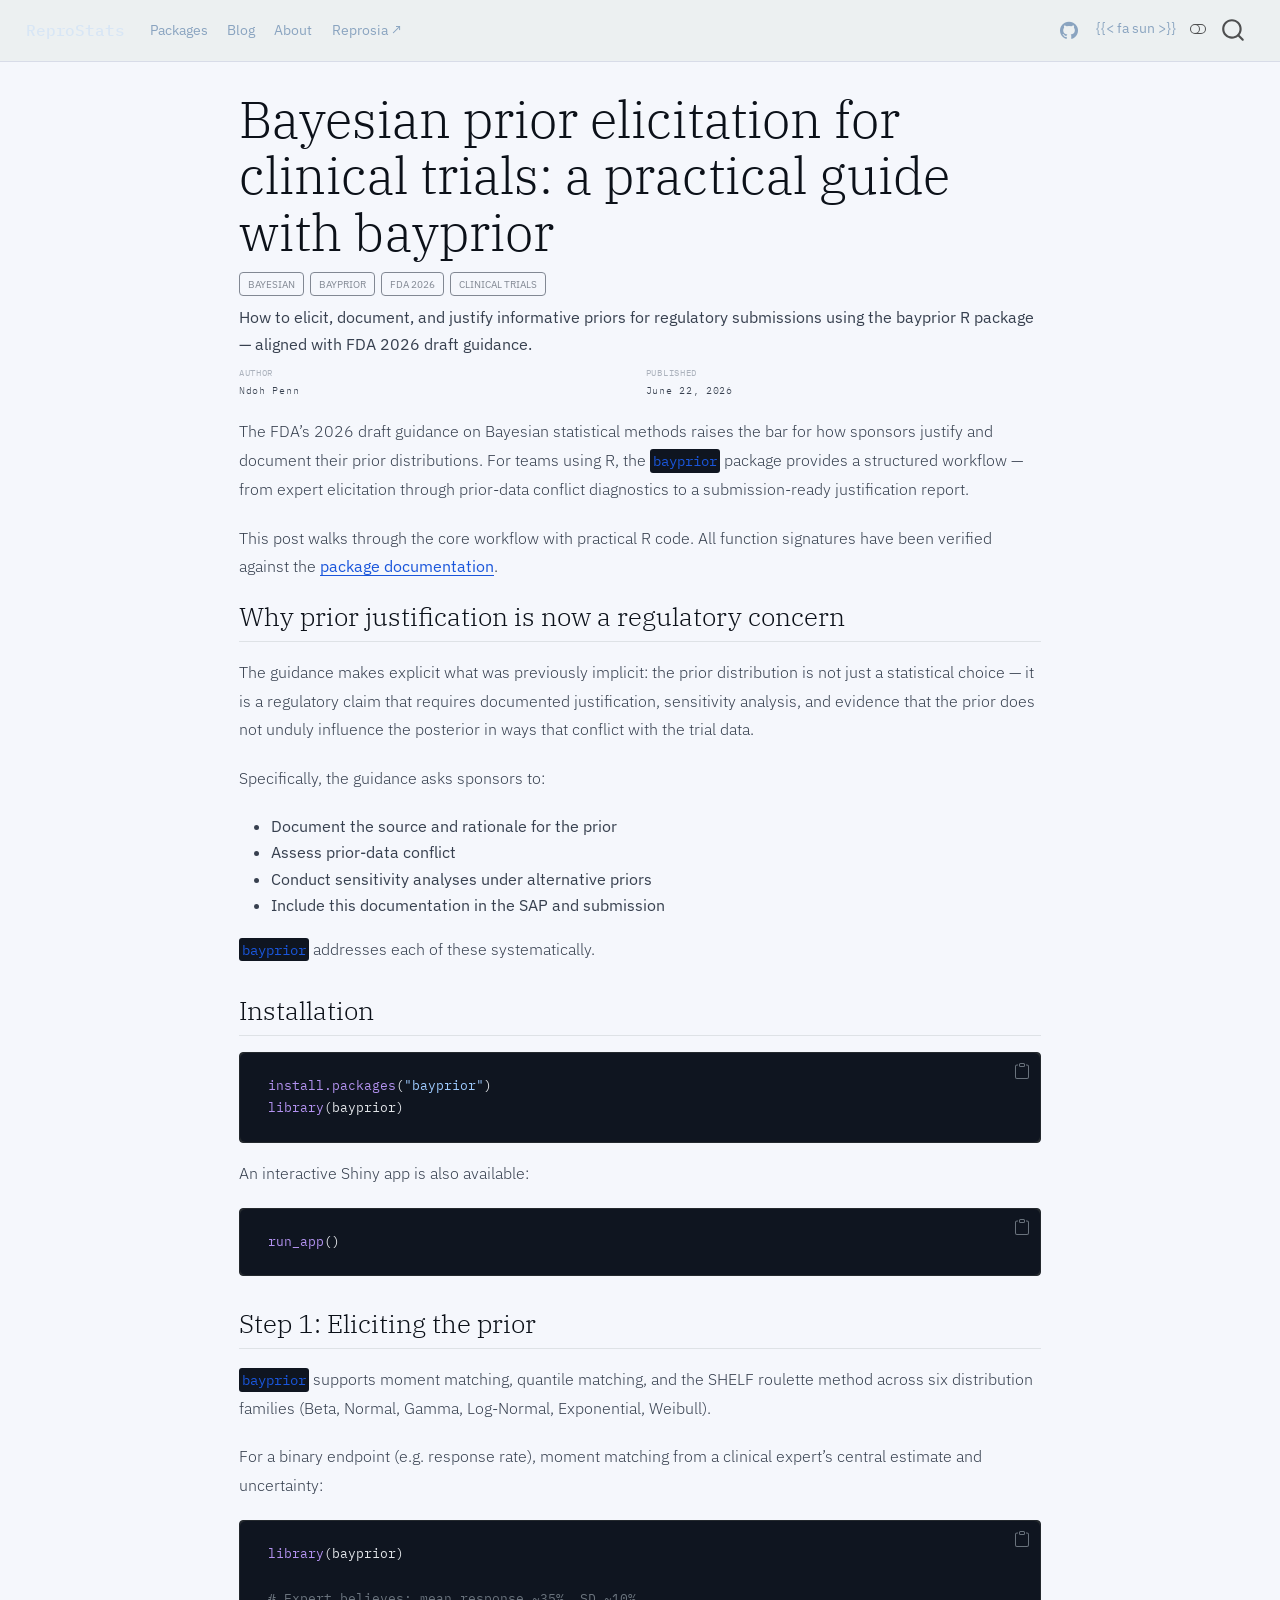
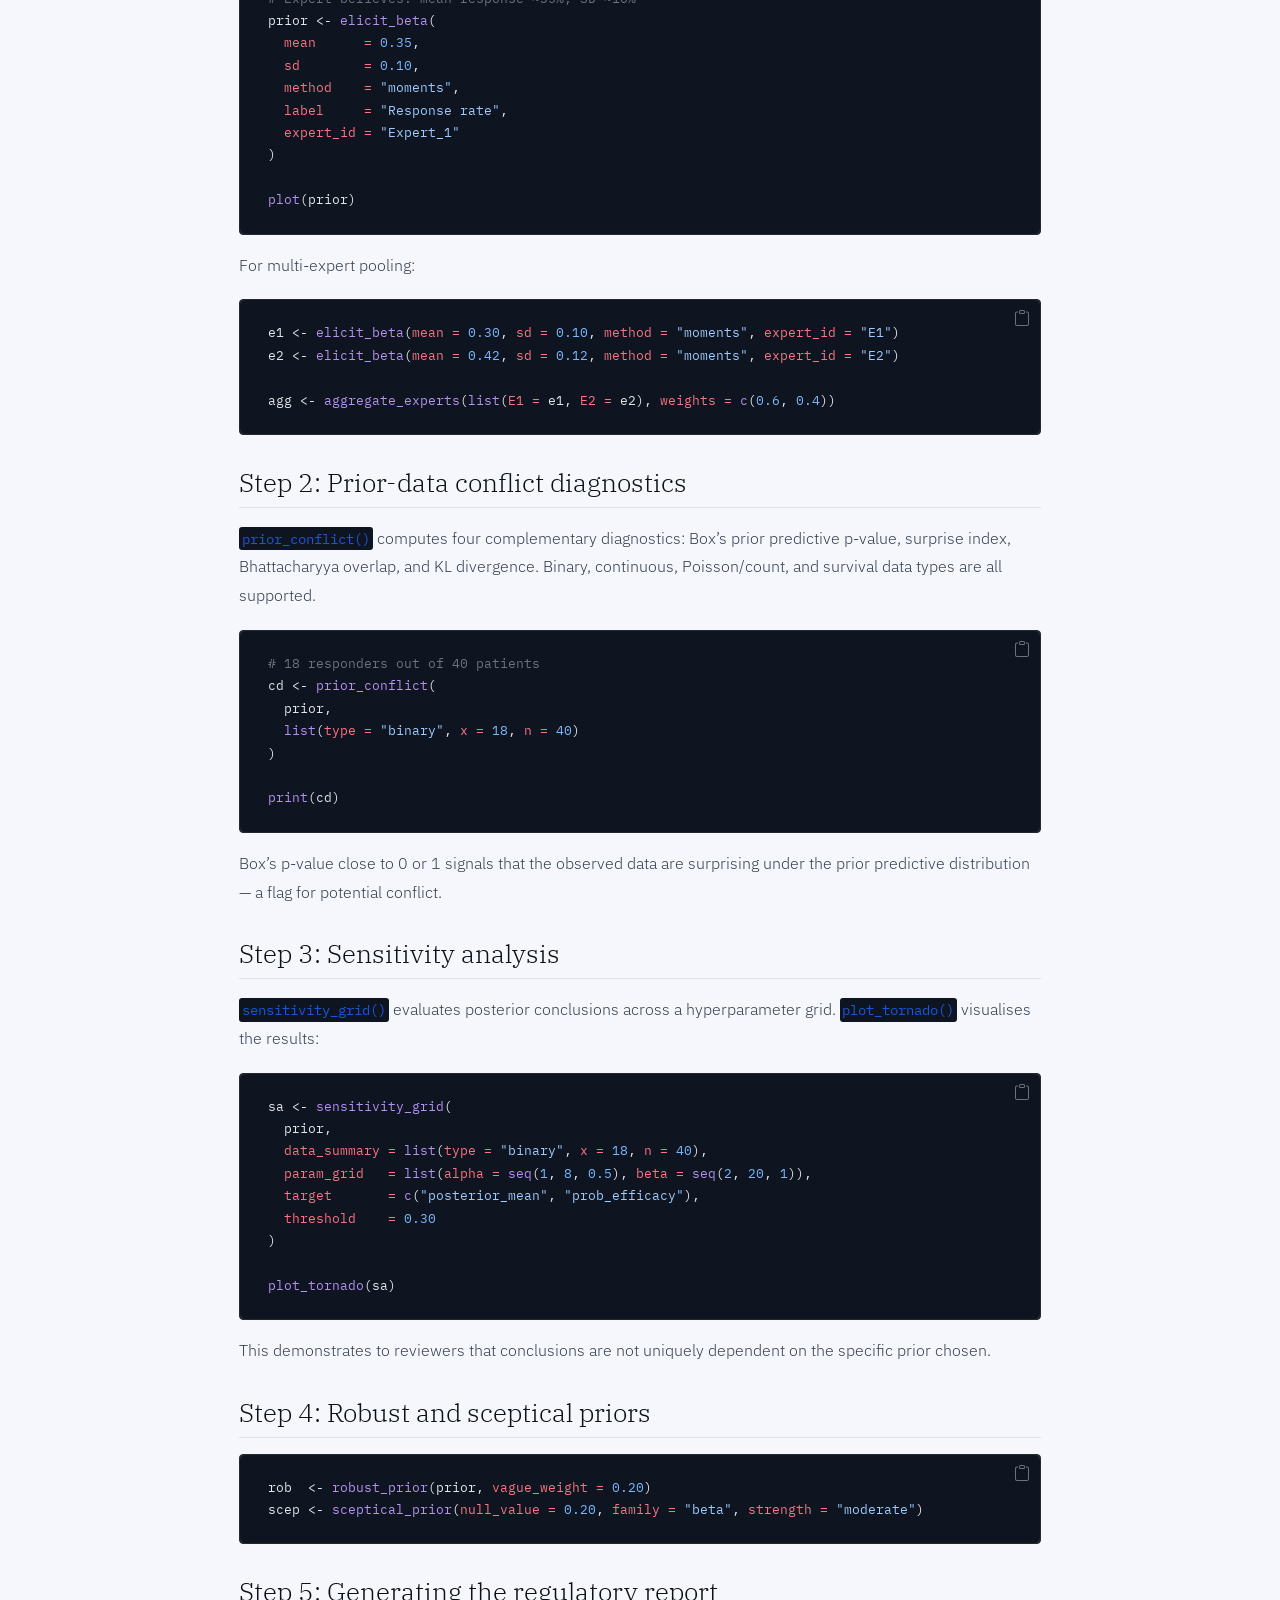
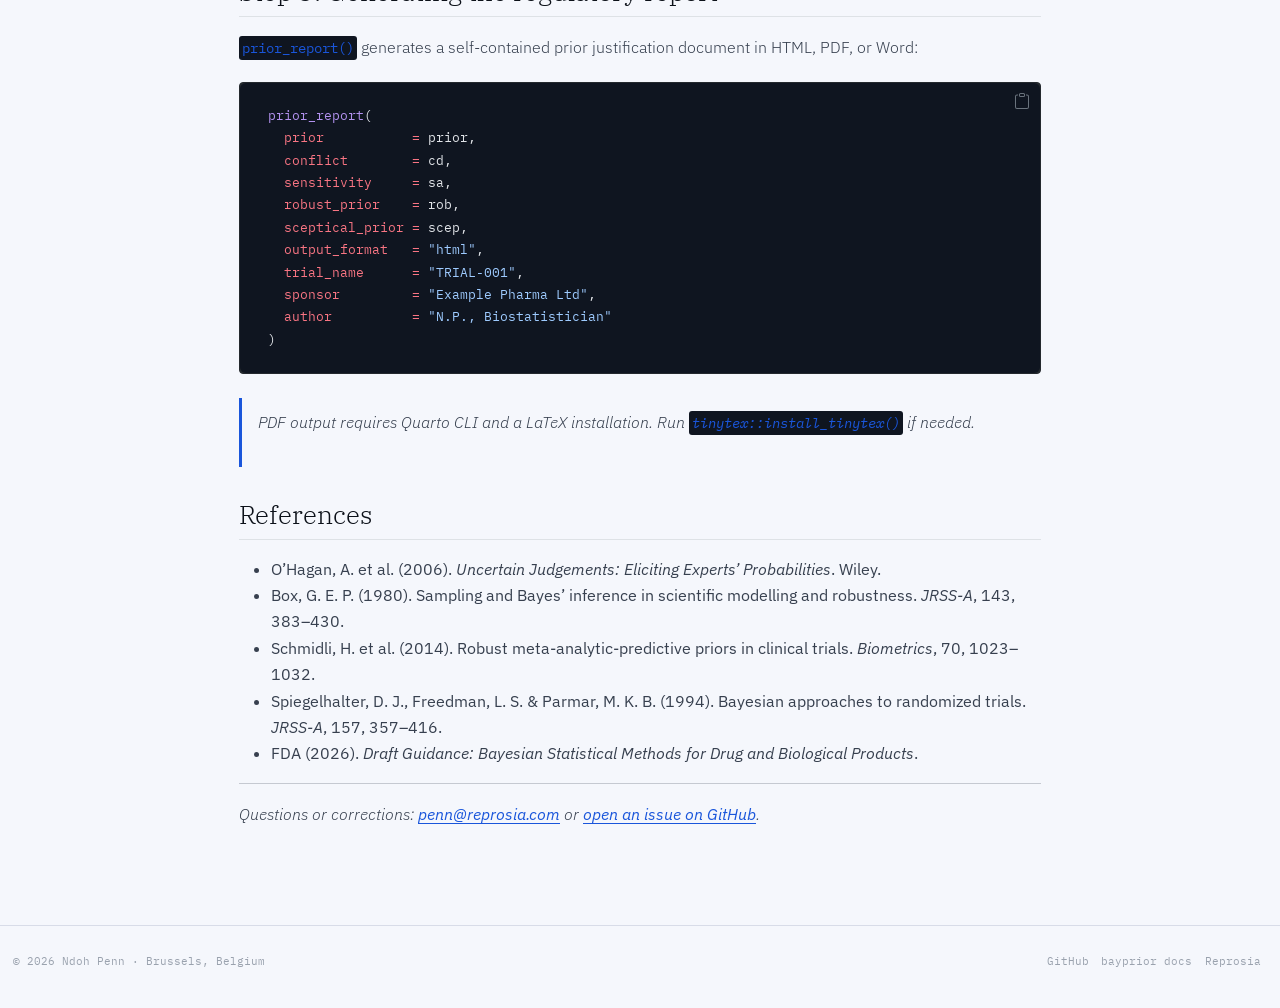
==== posts/bayesian-priors-clinical-trials/index.html @ c773166b "Built site for gh-pages" ====
<!DOCTYPE html>
<html xmlns="http://www.w3.org/1999/xhtml" lang="en" xml:lang="en"><head>

<meta charset="utf-8">
<meta name="generator" content="quarto-1.9.38">

<meta name="viewport" content="width=device-width, initial-scale=1.0, user-scalable=yes">

<meta name="author" content="Ndoh Penn">
<meta name="dcterms.date" content="2026-06-22">
<meta name="description" content="How to elicit, document, and justify informative priors for regulatory submissions using the bayprior R package — aligned with FDA 2026 draft guidance.">

<title>Bayesian prior elicitation for clinical trials: a practical guide with bayprior – ReproStats</title>
<style>
/* Default styles provided by pandoc.
** See https://pandoc.org/MANUAL.html#variables-for-html for config info.
*/
code{white-space: pre-wrap;}
span.smallcaps{font-variant: small-caps;}
div.columns{display: flex; gap: min(4vw, 1.5em);}
div.column{flex: auto; overflow-x: auto;}
div.hanging-indent{margin-left: 1.5em; text-indent: -1.5em;}
ul.task-list{list-style: none;}
ul.task-list li input[type="checkbox"] {
  width: 0.8em;
  margin: 0 0.8em 0.2em -1em; /* quarto-specific, see https://github.com/quarto-dev/quarto-cli/issues/4556 */ 
  vertical-align: middle;
}
/* CSS for syntax highlighting */
html { -webkit-text-size-adjust: 100%; }
pre > code.sourceCode { white-space: pre; position: relative; }
pre > code.sourceCode > span { display: inline-block; line-height: 1.25; }
pre > code.sourceCode > span:empty { height: 1.2em; }
.sourceCode { overflow: visible; }
code.sourceCode > span { color: inherit; text-decoration: inherit; }
div.sourceCode { margin: 1em 0; }
pre.sourceCode { margin: 0; }
@media screen {
div.sourceCode { overflow: auto; }
}
@media print {
pre > code.sourceCode { white-space: pre-wrap; }
pre > code.sourceCode > span { text-indent: -5em; padding-left: 5em; }
}
pre.numberSource code
  { counter-reset: source-line 0; }
pre.numberSource code > span
  { position: relative; left: -4em; counter-increment: source-line; }
pre.numberSource code > span > a:first-child::before
  { content: counter(source-line);
    position: relative; left: -1em; text-align: right; vertical-align: baseline;
    border: none; display: inline-block;
    -webkit-touch-callout: none; -webkit-user-select: none;
    -khtml-user-select: none; -moz-user-select: none;
    -ms-user-select: none; user-select: none;
    padding: 0 4px; width: 4em;
  }
pre.numberSource { margin-left: 3em;  padding-left: 4px; }
div.sourceCode
  {   }
@media screen {
pre > code.sourceCode > span > a:first-child::before { text-decoration: underline; }
}
</style>


<script src="../../site_libs/quarto-nav/quarto-nav.js"></script>
<script src="../../site_libs/quarto-nav/headroom.min.js"></script>
<script src="../../site_libs/clipboard/clipboard.min.js"></script>
<script src="../../site_libs/quarto-search/autocomplete.umd.js"></script>
<script src="../../site_libs/quarto-search/fuse.min.js"></script>
<script src="../../site_libs/quarto-search/quarto-search.js"></script>
<meta name="quarto:offset" content="../../">
<script src="../../site_libs/quarto-html/quarto.js" type="module"></script>
<script src="../../site_libs/quarto-html/tabsets/tabsets.js" type="module"></script>
<script src="../../site_libs/quarto-html/popper.min.js"></script>
<script src="../../site_libs/quarto-html/tippy.umd.min.js"></script>
<script src="../../site_libs/quarto-html/anchor.min.js"></script>
<link href="../../site_libs/quarto-html/tippy.css" rel="stylesheet">
<link href="../../site_libs/quarto-html/quarto-syntax-highlighting-9bf5733ec9baa952b1a9c0fea7f0547f.css" rel="stylesheet" class="quarto-color-scheme" id="quarto-text-highlighting-styles">
<link href="../../site_libs/quarto-html/quarto-syntax-highlighting-dark-9bf5733ec9baa952b1a9c0fea7f0547f.css" rel="stylesheet" class="quarto-color-scheme quarto-color-alternate" id="quarto-text-highlighting-styles">
<link href="../../site_libs/quarto-html/quarto-syntax-highlighting-9bf5733ec9baa952b1a9c0fea7f0547f.css" rel="stylesheet" class="quarto-color-scheme-extra" id="quarto-text-highlighting-styles">
<script src="../../site_libs/bootstrap/bootstrap.min.js"></script>
<link href="../../site_libs/bootstrap/bootstrap-icons.css" rel="stylesheet">
<link href="../../site_libs/bootstrap/bootstrap-3364bba931f883bbbcb4962edadca8db.min.css" rel="stylesheet" append-hash="true" class="quarto-color-scheme" id="quarto-bootstrap" data-mode="light">
<link href="../../site_libs/bootstrap/bootstrap-dark-4845b986b544565e2994f6742147496d.min.css" rel="stylesheet" append-hash="true" class="quarto-color-scheme quarto-color-alternate" id="quarto-bootstrap" data-mode="light">
<link href="../../site_libs/bootstrap/bootstrap-3364bba931f883bbbcb4962edadca8db.min.css" rel="stylesheet" append-hash="true" class="quarto-color-scheme-extra" id="quarto-bootstrap" data-mode="light">
<script id="quarto-search-options" type="application/json">{
  "location": "navbar",
  "copy-button": false,
  "collapse-after": 3,
  "panel-placement": "end",
  "type": "overlay",
  "limit": 50,
  "keyboard-shortcut": [
    "f",
    "/",
    "s"
  ],
  "show-item-context": false,
  "language": {
    "search-no-results-text": "No results",
    "search-matching-documents-text": "matching documents",
    "search-copy-link-title": "Copy link to search",
    "search-hide-matches-text": "Hide additional matches",
    "search-more-match-text": "more match in this document",
    "search-more-matches-text": "more matches in this document",
    "search-clear-button-title": "Clear",
    "search-text-placeholder": "",
    "search-detached-cancel-button-title": "Cancel",
    "search-submit-button-title": "Submit",
    "search-label": "Search"
  }
}</script>


<meta property="og:title" content="Bayesian prior elicitation for clinical trials: a practical guide with bayprior – ReproStats">
<meta property="og:description" content="How to elicit, document, and justify informative priors for regulatory submissions using the bayprior R package — aligned with FDA 2026 draft guidance.">
<meta property="og:image" content="https://reprostats.org/posts/bayesian-priors-clinical-trials/thumbnail.png">
<meta property="og:site_name" content="ReproStats">
</head>

<body class="nav-fixed fullcontent quarto-light"><script id="quarto-html-before-body" type="application/javascript">
    const toggleBodyColorMode = (bsSheetEl) => {
      const mode = bsSheetEl.getAttribute("data-mode");
      const bodyEl = window.document.querySelector("body");
      if (mode === "dark") {
        bodyEl.classList.add("quarto-dark");
        bodyEl.classList.remove("quarto-light");
      } else {
        bodyEl.classList.add("quarto-light");
        bodyEl.classList.remove("quarto-dark");
      }
    }
    const toggleBodyColorPrimary = () => {
      const bsSheetEl = window.document.querySelector("link#quarto-bootstrap:not([rel=disabled-stylesheet])");
      if (bsSheetEl) {
        toggleBodyColorMode(bsSheetEl);
      }
    }
    const setColorSchemeToggle = (alternate) => {
      const toggles = window.document.querySelectorAll('.quarto-color-scheme-toggle');
      for (let i=0; i < toggles.length; i++) {
        const toggle = toggles[i];
        if (toggle) {
          if (alternate) {
            toggle.classList.add("alternate");
          } else {
            toggle.classList.remove("alternate");
          }
        }
      }
    };
    const toggleColorMode = (alternate) => {
      // Switch the stylesheets
      const primaryStylesheets = window.document.querySelectorAll('link.quarto-color-scheme:not(.quarto-color-alternate)');
      const alternateStylesheets = window.document.querySelectorAll('link.quarto-color-scheme.quarto-color-alternate');
      manageTransitions('#quarto-margin-sidebar .nav-link', false);
      if (alternate) {
        // note: dark is layered on light, we don't disable primary!
        enableStylesheet(alternateStylesheets);
        for (const sheetNode of alternateStylesheets) {
          if (sheetNode.id === "quarto-bootstrap") {
            toggleBodyColorMode(sheetNode);
          }
        }
      } else {
        disableStylesheet(alternateStylesheets);
        enableStylesheet(primaryStylesheets)
        toggleBodyColorPrimary();
      }
      manageTransitions('#quarto-margin-sidebar .nav-link', true);
      // Switch the toggles
      setColorSchemeToggle(alternate)
      // Hack to workaround the fact that safari doesn't
      // properly recolor the scrollbar when toggling (#1455)
      if (navigator.userAgent.indexOf('Safari') > 0 && navigator.userAgent.indexOf('Chrome') == -1) {
        manageTransitions("body", false);
        window.scrollTo(0, 1);
        setTimeout(() => {
          window.scrollTo(0, 0);
          manageTransitions("body", true);
        }, 40);
      }
    }
    const disableStylesheet = (stylesheets) => {
      for (let i=0; i < stylesheets.length; i++) {
        const stylesheet = stylesheets[i];
        stylesheet.rel = 'disabled-stylesheet';
      }
    }
    const enableStylesheet = (stylesheets) => {
      for (let i=0; i < stylesheets.length; i++) {
        const stylesheet = stylesheets[i];
        if(stylesheet.rel !== 'stylesheet') { // for Chrome, which will still FOUC without this check
          stylesheet.rel = 'stylesheet';
        }
      }
    }
    const manageTransitions = (selector, allowTransitions) => {
      const els = window.document.querySelectorAll(selector);
      for (let i=0; i < els.length; i++) {
        const el = els[i];
        if (allowTransitions) {
          el.classList.remove('notransition');
        } else {
          el.classList.add('notransition');
        }
      }
    }
    const isFileUrl = () => {
      return window.location.protocol === 'file:';
    }
    const hasAlternateSentinel = () => {
      let styleSentinel = getColorSchemeSentinel();
      if (styleSentinel !== null) {
        return styleSentinel === "alternate";
      } else {
        return false;
      }
    }
    const setStyleSentinel = (alternate) => {
      const value = alternate ? "alternate" : "default";
      if (!isFileUrl()) {
        window.localStorage.setItem("quarto-color-scheme", value);
      } else {
        localAlternateSentinel = value;
      }
    }
    const getColorSchemeSentinel = () => {
      if (!isFileUrl()) {
        const storageValue = window.localStorage.getItem("quarto-color-scheme");
        return storageValue != null ? storageValue : localAlternateSentinel;
      } else {
        return localAlternateSentinel;
      }
    }
    const toggleGiscusIfUsed = (isAlternate, darkModeDefault) => {
      const baseTheme = document.querySelector('#giscus-base-theme')?.value ?? 'light';
      const alternateTheme = document.querySelector('#giscus-alt-theme')?.value ?? 'dark';
      let newTheme = '';
      if(authorPrefersDark) {
        newTheme = isAlternate ? baseTheme : alternateTheme;
      } else {
        newTheme = isAlternate ? alternateTheme : baseTheme;
      }
      const changeGiscusTheme = () => {
        // From: https://github.com/giscus/giscus/issues/336
        const sendMessage = (message) => {
          const iframe = document.querySelector('iframe.giscus-frame');
          if (!iframe) return;
          iframe.contentWindow.postMessage({ giscus: message }, 'https://giscus.app');
        }
        sendMessage({
          setConfig: {
            theme: newTheme
          }
        });
      }
      const isGiscussLoaded = window.document.querySelector('iframe.giscus-frame') !== null;
      if (isGiscussLoaded) {
        changeGiscusTheme();
      }
    };
    const authorPrefersDark = false;
    const darkModeDefault = authorPrefersDark;
      document.querySelector('link#quarto-text-highlighting-styles.quarto-color-scheme-extra').rel = 'disabled-stylesheet';
      document.querySelector('link#quarto-bootstrap.quarto-color-scheme-extra').rel = 'disabled-stylesheet';
    let localAlternateSentinel = darkModeDefault ? 'alternate' : 'default';
    // Dark / light mode switch
    window.quartoToggleColorScheme = () => {
      // Read the current dark / light value
      let toAlternate = !hasAlternateSentinel();
      toggleColorMode(toAlternate);
      setStyleSentinel(toAlternate);
      toggleGiscusIfUsed(toAlternate, darkModeDefault);
      window.dispatchEvent(new Event('resize'));
    };
    // Switch to dark mode if need be
    if (hasAlternateSentinel()) {
      toggleColorMode(true);
    } else {
      toggleColorMode(false);
    }
  </script>

<div id="quarto-search-results"></div>
  <header id="quarto-header" class="headroom fixed-top">
    <nav class="navbar navbar-expand-lg " data-bs-theme="dark">
      <div class="navbar-container container-fluid">
      <div class="navbar-brand-container mx-auto">
    <a class="navbar-brand" href="../../index.html">
    <span class="navbar-title">ReproStats</span>
    </a>
  </div>
            <div id="quarto-search" class="" title="Search"></div>
          <button class="navbar-toggler" type="button" data-bs-toggle="collapse" data-bs-target="#navbarCollapse" aria-controls="navbarCollapse" role="menu" aria-expanded="false" aria-label="Toggle navigation" onclick="if (window.quartoToggleHeadroom) { window.quartoToggleHeadroom(); }">
  <span class="navbar-toggler-icon"></span>
</button>
          <div class="collapse navbar-collapse" id="navbarCollapse">
            <ul class="navbar-nav navbar-nav-scroll me-auto">
  <li class="nav-item">
    <a class="nav-link" href="../../index.html"> 
<span class="menu-text">Packages</span></a>
  </li>  
  <li class="nav-item">
    <a class="nav-link" href="../../blog.html"> 
<span class="menu-text">Blog</span></a>
  </li>  
  <li class="nav-item">
    <a class="nav-link" href="../../index.html#about"> 
<span class="menu-text">About</span></a>
  </li>  
  <li class="nav-item">
    <a class="nav-link" href="https://reprosia.com" target="_blank"> 
<span class="menu-text">Reprosia ↗</span></a>
  </li>  
</ul>
            <ul class="navbar-nav navbar-nav-scroll ms-auto">
  <li class="nav-item compact">
    <a class="nav-link" href="https://github.com/repro-stats" target="_blank"> <i class="bi bi-github" role="img">
</i> 
<span class="menu-text"></span></a>
  </li>  
  <li class="nav-item">
    <span class="nav-link">
<span class="menu-text">{{&lt; fa sun &gt;}}</span>
    </span>
  </li>  
</ul>
          </div> <!-- /navcollapse -->
            <div class="quarto-navbar-tools">
  <a href="" class="quarto-color-scheme-toggle quarto-navigation-tool  px-1" onclick="window.quartoToggleColorScheme(); return false;" title="Toggle dark mode"><i class="bi"></i></a>
</div>
      </div> <!-- /container-fluid -->
    </nav>
</header>
<!-- content -->
<div id="quarto-content" class="quarto-container page-columns page-rows-contents page-layout-article page-navbar">
<!-- sidebar -->
<!-- margin-sidebar -->
    
<!-- main -->
<main class="content" id="quarto-document-content">


<header id="title-block-header" class="quarto-title-block default">
<div class="quarto-title">
<h1 class="title">Bayesian prior elicitation for clinical trials: a practical guide with bayprior</h1>
  <div class="quarto-categories">
    <div class="quarto-category">Bayesian</div>
    <div class="quarto-category">bayprior</div>
    <div class="quarto-category">FDA 2026</div>
    <div class="quarto-category">Clinical trials</div>
  </div>
  </div>

<div>
  <div class="description">
    How to elicit, document, and justify informative priors for regulatory submissions using the bayprior R package — aligned with FDA 2026 draft guidance.
  </div>
</div>


<div class="quarto-title-meta">

    <div>
    <div class="quarto-title-meta-heading">Author</div>
    <div class="quarto-title-meta-contents">
             <p>Ndoh Penn </p>
          </div>
  </div>
    
    <div>
    <div class="quarto-title-meta-heading">Published</div>
    <div class="quarto-title-meta-contents">
      <p class="date">June 22, 2026</p>
    </div>
  </div>
  
    
  </div>
  


</header>


<p>The FDA’s 2026 draft guidance on Bayesian statistical methods raises the bar for how sponsors justify and document their prior distributions. For teams using R, the <code>bayprior</code> package provides a structured workflow — from expert elicitation through prior-data conflict diagnostics to a submission-ready justification report.</p>
<p>This post walks through the core workflow with practical R code. All function signatures have been verified against the <a href="https://ndohpenngit.github.io/bayprior/">package documentation</a>.</p>
<section id="why-prior-justification-is-now-a-regulatory-concern" class="level2">
<h2 class="anchored" data-anchor-id="why-prior-justification-is-now-a-regulatory-concern">Why prior justification is now a regulatory concern</h2>
<p>The guidance makes explicit what was previously implicit: the prior distribution is not just a statistical choice — it is a regulatory claim that requires documented justification, sensitivity analysis, and evidence that the prior does not unduly influence the posterior in ways that conflict with the trial data.</p>
<p>Specifically, the guidance asks sponsors to:</p>
<ul>
<li>Document the source and rationale for the prior</li>
<li>Assess prior-data conflict</li>
<li>Conduct sensitivity analyses under alternative priors</li>
<li>Include this documentation in the SAP and submission</li>
</ul>
<p><code>bayprior</code> addresses each of these systematically.</p>
</section>
<section id="installation" class="level2">
<h2 class="anchored" data-anchor-id="installation">Installation</h2>
<div class="cell">
<div class="code-copy-outer-scaffold"><div class="sourceCode cell-code" id="cb1"><pre class="sourceCode r code-with-copy"><code class="sourceCode r"><span id="cb1-1"><a href="#cb1-1" aria-hidden="true" tabindex="-1"></a><span class="fu">install.packages</span>(<span class="st">"bayprior"</span>)</span>
<span id="cb1-2"><a href="#cb1-2" aria-hidden="true" tabindex="-1"></a><span class="fu">library</span>(bayprior)</span></code></pre></div><button title="Copy to Clipboard" class="code-copy-button"><i class="bi"></i></button></div>
</div>
<p>An interactive Shiny app is also available:</p>
<div class="cell">
<div class="code-copy-outer-scaffold"><div class="sourceCode cell-code" id="cb2"><pre class="sourceCode r code-with-copy"><code class="sourceCode r"><span id="cb2-1"><a href="#cb2-1" aria-hidden="true" tabindex="-1"></a><span class="fu">run_app</span>()</span></code></pre></div><button title="Copy to Clipboard" class="code-copy-button"><i class="bi"></i></button></div>
</div>
</section>
<section id="step-1-eliciting-the-prior" class="level2">
<h2 class="anchored" data-anchor-id="step-1-eliciting-the-prior">Step 1: Eliciting the prior</h2>
<p><code>bayprior</code> supports moment matching, quantile matching, and the SHELF roulette method across six distribution families (Beta, Normal, Gamma, Log-Normal, Exponential, Weibull).</p>
<p>For a binary endpoint (e.g.&nbsp;response rate), moment matching from a clinical expert’s central estimate and uncertainty:</p>
<div class="cell">
<div class="code-copy-outer-scaffold"><div class="sourceCode cell-code" id="cb3"><pre class="sourceCode r code-with-copy"><code class="sourceCode r"><span id="cb3-1"><a href="#cb3-1" aria-hidden="true" tabindex="-1"></a><span class="fu">library</span>(bayprior)</span>
<span id="cb3-2"><a href="#cb3-2" aria-hidden="true" tabindex="-1"></a></span>
<span id="cb3-3"><a href="#cb3-3" aria-hidden="true" tabindex="-1"></a><span class="co"># Expert believes: mean response ~35%, SD ~10%</span></span>
<span id="cb3-4"><a href="#cb3-4" aria-hidden="true" tabindex="-1"></a>prior <span class="ot">&lt;-</span> <span class="fu">elicit_beta</span>(</span>
<span id="cb3-5"><a href="#cb3-5" aria-hidden="true" tabindex="-1"></a>  <span class="at">mean      =</span> <span class="fl">0.35</span>,</span>
<span id="cb3-6"><a href="#cb3-6" aria-hidden="true" tabindex="-1"></a>  <span class="at">sd        =</span> <span class="fl">0.10</span>,</span>
<span id="cb3-7"><a href="#cb3-7" aria-hidden="true" tabindex="-1"></a>  <span class="at">method    =</span> <span class="st">"moments"</span>,</span>
<span id="cb3-8"><a href="#cb3-8" aria-hidden="true" tabindex="-1"></a>  <span class="at">label     =</span> <span class="st">"Response rate"</span>,</span>
<span id="cb3-9"><a href="#cb3-9" aria-hidden="true" tabindex="-1"></a>  <span class="at">expert_id =</span> <span class="st">"Expert_1"</span></span>
<span id="cb3-10"><a href="#cb3-10" aria-hidden="true" tabindex="-1"></a>)</span>
<span id="cb3-11"><a href="#cb3-11" aria-hidden="true" tabindex="-1"></a></span>
<span id="cb3-12"><a href="#cb3-12" aria-hidden="true" tabindex="-1"></a><span class="fu">plot</span>(prior)</span></code></pre></div><button title="Copy to Clipboard" class="code-copy-button"><i class="bi"></i></button></div>
</div>
<p>For multi-expert pooling:</p>
<div class="cell">
<div class="code-copy-outer-scaffold"><div class="sourceCode cell-code" id="cb4"><pre class="sourceCode r code-with-copy"><code class="sourceCode r"><span id="cb4-1"><a href="#cb4-1" aria-hidden="true" tabindex="-1"></a>e1 <span class="ot">&lt;-</span> <span class="fu">elicit_beta</span>(<span class="at">mean =</span> <span class="fl">0.30</span>, <span class="at">sd =</span> <span class="fl">0.10</span>, <span class="at">method =</span> <span class="st">"moments"</span>, <span class="at">expert_id =</span> <span class="st">"E1"</span>)</span>
<span id="cb4-2"><a href="#cb4-2" aria-hidden="true" tabindex="-1"></a>e2 <span class="ot">&lt;-</span> <span class="fu">elicit_beta</span>(<span class="at">mean =</span> <span class="fl">0.42</span>, <span class="at">sd =</span> <span class="fl">0.12</span>, <span class="at">method =</span> <span class="st">"moments"</span>, <span class="at">expert_id =</span> <span class="st">"E2"</span>)</span>
<span id="cb4-3"><a href="#cb4-3" aria-hidden="true" tabindex="-1"></a></span>
<span id="cb4-4"><a href="#cb4-4" aria-hidden="true" tabindex="-1"></a>agg <span class="ot">&lt;-</span> <span class="fu">aggregate_experts</span>(<span class="fu">list</span>(<span class="at">E1 =</span> e1, <span class="at">E2 =</span> e2), <span class="at">weights =</span> <span class="fu">c</span>(<span class="fl">0.6</span>, <span class="fl">0.4</span>))</span></code></pre></div><button title="Copy to Clipboard" class="code-copy-button"><i class="bi"></i></button></div>
</div>
</section>
<section id="step-2-prior-data-conflict-diagnostics" class="level2">
<h2 class="anchored" data-anchor-id="step-2-prior-data-conflict-diagnostics">Step 2: Prior-data conflict diagnostics</h2>
<p><code>prior_conflict()</code> computes four complementary diagnostics: Box’s prior predictive p-value, surprise index, Bhattacharyya overlap, and KL divergence. Binary, continuous, Poisson/count, and survival data types are all supported.</p>
<div class="cell">
<div class="code-copy-outer-scaffold"><div class="sourceCode cell-code" id="cb5"><pre class="sourceCode r code-with-copy"><code class="sourceCode r"><span id="cb5-1"><a href="#cb5-1" aria-hidden="true" tabindex="-1"></a><span class="co"># 18 responders out of 40 patients</span></span>
<span id="cb5-2"><a href="#cb5-2" aria-hidden="true" tabindex="-1"></a>cd <span class="ot">&lt;-</span> <span class="fu">prior_conflict</span>(</span>
<span id="cb5-3"><a href="#cb5-3" aria-hidden="true" tabindex="-1"></a>  prior,</span>
<span id="cb5-4"><a href="#cb5-4" aria-hidden="true" tabindex="-1"></a>  <span class="fu">list</span>(<span class="at">type =</span> <span class="st">"binary"</span>, <span class="at">x =</span> <span class="dv">18</span>, <span class="at">n =</span> <span class="dv">40</span>)</span>
<span id="cb5-5"><a href="#cb5-5" aria-hidden="true" tabindex="-1"></a>)</span>
<span id="cb5-6"><a href="#cb5-6" aria-hidden="true" tabindex="-1"></a></span>
<span id="cb5-7"><a href="#cb5-7" aria-hidden="true" tabindex="-1"></a><span class="fu">print</span>(cd)</span></code></pre></div><button title="Copy to Clipboard" class="code-copy-button"><i class="bi"></i></button></div>
</div>
<p>Box’s p-value close to 0 or 1 signals that the observed data are surprising under the prior predictive distribution — a flag for potential conflict.</p>
</section>
<section id="step-3-sensitivity-analysis" class="level2">
<h2 class="anchored" data-anchor-id="step-3-sensitivity-analysis">Step 3: Sensitivity analysis</h2>
<p><code>sensitivity_grid()</code> evaluates posterior conclusions across a hyperparameter grid. <code>plot_tornado()</code> visualises the results:</p>
<div class="cell">
<div class="code-copy-outer-scaffold"><div class="sourceCode cell-code" id="cb6"><pre class="sourceCode r code-with-copy"><code class="sourceCode r"><span id="cb6-1"><a href="#cb6-1" aria-hidden="true" tabindex="-1"></a>sa <span class="ot">&lt;-</span> <span class="fu">sensitivity_grid</span>(</span>
<span id="cb6-2"><a href="#cb6-2" aria-hidden="true" tabindex="-1"></a>  prior,</span>
<span id="cb6-3"><a href="#cb6-3" aria-hidden="true" tabindex="-1"></a>  <span class="at">data_summary =</span> <span class="fu">list</span>(<span class="at">type =</span> <span class="st">"binary"</span>, <span class="at">x =</span> <span class="dv">18</span>, <span class="at">n =</span> <span class="dv">40</span>),</span>
<span id="cb6-4"><a href="#cb6-4" aria-hidden="true" tabindex="-1"></a>  <span class="at">param_grid   =</span> <span class="fu">list</span>(<span class="at">alpha =</span> <span class="fu">seq</span>(<span class="dv">1</span>, <span class="dv">8</span>, <span class="fl">0.5</span>), <span class="at">beta =</span> <span class="fu">seq</span>(<span class="dv">2</span>, <span class="dv">20</span>, <span class="dv">1</span>)),</span>
<span id="cb6-5"><a href="#cb6-5" aria-hidden="true" tabindex="-1"></a>  <span class="at">target       =</span> <span class="fu">c</span>(<span class="st">"posterior_mean"</span>, <span class="st">"prob_efficacy"</span>),</span>
<span id="cb6-6"><a href="#cb6-6" aria-hidden="true" tabindex="-1"></a>  <span class="at">threshold    =</span> <span class="fl">0.30</span></span>
<span id="cb6-7"><a href="#cb6-7" aria-hidden="true" tabindex="-1"></a>)</span>
<span id="cb6-8"><a href="#cb6-8" aria-hidden="true" tabindex="-1"></a></span>
<span id="cb6-9"><a href="#cb6-9" aria-hidden="true" tabindex="-1"></a><span class="fu">plot_tornado</span>(sa)</span></code></pre></div><button title="Copy to Clipboard" class="code-copy-button"><i class="bi"></i></button></div>
</div>
<p>This demonstrates to reviewers that conclusions are not uniquely dependent on the specific prior chosen.</p>
</section>
<section id="step-4-robust-and-sceptical-priors" class="level2">
<h2 class="anchored" data-anchor-id="step-4-robust-and-sceptical-priors">Step 4: Robust and sceptical priors</h2>
<div class="cell">
<div class="code-copy-outer-scaffold"><div class="sourceCode cell-code" id="cb7"><pre class="sourceCode r code-with-copy"><code class="sourceCode r"><span id="cb7-1"><a href="#cb7-1" aria-hidden="true" tabindex="-1"></a>rob  <span class="ot">&lt;-</span> <span class="fu">robust_prior</span>(prior, <span class="at">vague_weight =</span> <span class="fl">0.20</span>)</span>
<span id="cb7-2"><a href="#cb7-2" aria-hidden="true" tabindex="-1"></a>scep <span class="ot">&lt;-</span> <span class="fu">sceptical_prior</span>(<span class="at">null_value =</span> <span class="fl">0.20</span>, <span class="at">family =</span> <span class="st">"beta"</span>, <span class="at">strength =</span> <span class="st">"moderate"</span>)</span></code></pre></div><button title="Copy to Clipboard" class="code-copy-button"><i class="bi"></i></button></div>
</div>
</section>
<section id="step-5-generating-the-regulatory-report" class="level2">
<h2 class="anchored" data-anchor-id="step-5-generating-the-regulatory-report">Step 5: Generating the regulatory report</h2>
<p><code>prior_report()</code> generates a self-contained prior justification document in HTML, PDF, or Word:</p>
<div class="cell">
<div class="code-copy-outer-scaffold"><div class="sourceCode cell-code" id="cb8"><pre class="sourceCode r code-with-copy"><code class="sourceCode r"><span id="cb8-1"><a href="#cb8-1" aria-hidden="true" tabindex="-1"></a><span class="fu">prior_report</span>(</span>
<span id="cb8-2"><a href="#cb8-2" aria-hidden="true" tabindex="-1"></a>  <span class="at">prior           =</span> prior,</span>
<span id="cb8-3"><a href="#cb8-3" aria-hidden="true" tabindex="-1"></a>  <span class="at">conflict        =</span> cd,</span>
<span id="cb8-4"><a href="#cb8-4" aria-hidden="true" tabindex="-1"></a>  <span class="at">sensitivity     =</span> sa,</span>
<span id="cb8-5"><a href="#cb8-5" aria-hidden="true" tabindex="-1"></a>  <span class="at">robust_prior    =</span> rob,</span>
<span id="cb8-6"><a href="#cb8-6" aria-hidden="true" tabindex="-1"></a>  <span class="at">sceptical_prior =</span> scep,</span>
<span id="cb8-7"><a href="#cb8-7" aria-hidden="true" tabindex="-1"></a>  <span class="at">output_format   =</span> <span class="st">"html"</span>,</span>
<span id="cb8-8"><a href="#cb8-8" aria-hidden="true" tabindex="-1"></a>  <span class="at">trial_name      =</span> <span class="st">"TRIAL-001"</span>,</span>
<span id="cb8-9"><a href="#cb8-9" aria-hidden="true" tabindex="-1"></a>  <span class="at">sponsor         =</span> <span class="st">"Example Pharma Ltd"</span>,</span>
<span id="cb8-10"><a href="#cb8-10" aria-hidden="true" tabindex="-1"></a>  <span class="at">author          =</span> <span class="st">"N.P., Biostatistician"</span></span>
<span id="cb8-11"><a href="#cb8-11" aria-hidden="true" tabindex="-1"></a>)</span></code></pre></div><button title="Copy to Clipboard" class="code-copy-button"><i class="bi"></i></button></div>
</div>
<blockquote class="blockquote">
<p>PDF output requires Quarto CLI and a LaTeX installation. Run <code>tinytex::install_tinytex()</code> if needed.</p>
</blockquote>
</section>
<section id="references" class="level2">
<h2 class="anchored" data-anchor-id="references">References</h2>
<ul>
<li>O’Hagan, A. et al.&nbsp;(2006). <em>Uncertain Judgements: Eliciting Experts’ Probabilities</em>. Wiley.</li>
<li>Box, G. E. P. (1980). Sampling and Bayes’ inference in scientific modelling and robustness. <em>JRSS-A</em>, 143, 383–430.</li>
<li>Schmidli, H. et al.&nbsp;(2014). Robust meta-analytic-predictive priors in clinical trials. <em>Biometrics</em>, 70, 1023–1032.</li>
<li>Spiegelhalter, D. J., Freedman, L. S. &amp; Parmar, M. K. B. (1994). Bayesian approaches to randomized trials. <em>JRSS-A</em>, 157, 357–416.</li>
<li>FDA (2026). <em>Draft Guidance: Bayesian Statistical Methods for Drug and Biological Products</em>.</li>
</ul>
<hr>
<p><em>Questions or corrections: <a href="mailto:penn@reprosia.com">penn@reprosia.com</a> or <a href="https://github.com/ndohpenngit/bayprior/issues">open an issue on GitHub</a>.</em></p>


</section>

</main> <!-- /main -->
<script id="quarto-html-after-body" type="application/javascript">
  window.document.addEventListener("DOMContentLoaded", function (event) {
    // Ensure there is a toggle, if there isn't float one in the top right
    if (window.document.querySelector('.quarto-color-scheme-toggle') === null) {
      const a = window.document.createElement('a');
      a.classList.add('top-right');
      a.classList.add('quarto-color-scheme-toggle');
      a.href = "";
      a.onclick = function() { try { window.quartoToggleColorScheme(); } catch {} return false; };
      const i = window.document.createElement("i");
      i.classList.add('bi');
      a.appendChild(i);
      window.document.body.appendChild(a);
    }
    setColorSchemeToggle(hasAlternateSentinel())
    const icon = "";
    const anchorJS = new window.AnchorJS();
    anchorJS.options = {
      placement: 'right',
      icon: icon
    };
    anchorJS.add('.anchored');
    const isCodeAnnotation = (el) => {
      for (const clz of el.classList) {
        if (clz.startsWith('code-annotation-')) {                     
          return true;
        }
      }
      return false;
    }
    const onCopySuccess = function(e) {
      // button target
      const button = e.trigger;
      // don't keep focus
      button.blur();
      // flash "checked"
      button.classList.add('code-copy-button-checked');
      var currentTitle = button.getAttribute("title");
      button.setAttribute("title", "Copied!");
      let tooltip;
      if (window.bootstrap) {
        button.setAttribute("data-bs-toggle", "tooltip");
        button.setAttribute("data-bs-placement", "left");
        button.setAttribute("data-bs-title", "Copied!");
        tooltip = new bootstrap.Tooltip(button, 
          { trigger: "manual", 
            customClass: "code-copy-button-tooltip",
            offset: [0, -8]});
        tooltip.show();    
      }
      setTimeout(function() {
        if (tooltip) {
          tooltip.hide();
          button.removeAttribute("data-bs-title");
          button.removeAttribute("data-bs-toggle");
          button.removeAttribute("data-bs-placement");
        }
        button.setAttribute("title", currentTitle);
        button.classList.remove('code-copy-button-checked');
      }, 1000);
      // clear code selection
      e.clearSelection();
    }
    const getTextToCopy = function(trigger) {
      const outerScaffold = trigger.parentElement.cloneNode(true);
      const codeEl = outerScaffold.querySelector('code');
      for (const childEl of codeEl.children) {
        if (isCodeAnnotation(childEl)) {
          childEl.remove();
        }
      }
      return codeEl.innerText;
    }
    const clipboard = new window.ClipboardJS('.code-copy-button:not([data-in-quarto-modal])', {
      text: getTextToCopy
    });
    clipboard.on('success', onCopySuccess);
    if (window.document.getElementById('quarto-embedded-source-code-modal')) {
      const clipboardModal = new window.ClipboardJS('.code-copy-button[data-in-quarto-modal]', {
        text: getTextToCopy,
        container: window.document.getElementById('quarto-embedded-source-code-modal')
      });
      clipboardModal.on('success', onCopySuccess);
    }
      var localhostRegex = new RegExp(/^(?:http|https):\/\/localhost\:?[0-9]*\//);
      var mailtoRegex = new RegExp(/^mailto:/);
        var filterRegex = new RegExp("https:\/\/reprostats\.org");
      var isInternal = (href) => {
          return filterRegex.test(href) || localhostRegex.test(href) || mailtoRegex.test(href);
      }
      // Inspect non-navigation links and adorn them if external
     var links = window.document.querySelectorAll('a[href]:not(.nav-link):not(.navbar-brand):not(.toc-action):not(.sidebar-link):not(.sidebar-item-toggle):not(.pagination-link):not(.no-external):not([aria-hidden]):not(.dropdown-item):not(.quarto-navigation-tool):not(.about-link)');
      for (var i=0; i<links.length; i++) {
        const link = links[i];
        if (!isInternal(link.href)) {
          // undo the damage that might have been done by quarto-nav.js in the case of
          // links that we want to consider external
          if (link.dataset.originalHref !== undefined) {
            link.href = link.dataset.originalHref;
          }
        }
      }
    function tippyHover(el, contentFn, onTriggerFn, onUntriggerFn) {
      const config = {
        allowHTML: true,
        maxWidth: 500,
        delay: 100,
        arrow: false,
        appendTo: function(el) {
            return el.parentElement;
        },
        interactive: true,
        interactiveBorder: 10,
        theme: 'quarto',
        placement: 'bottom-start',
      };
      if (contentFn) {
        config.content = contentFn;
      }
      if (onTriggerFn) {
        config.onTrigger = onTriggerFn;
      }
      if (onUntriggerFn) {
        config.onUntrigger = onUntriggerFn;
      }
      window.tippy(el, config); 
    }
    const noterefs = window.document.querySelectorAll('a[role="doc-noteref"]');
    for (var i=0; i<noterefs.length; i++) {
      const ref = noterefs[i];
      tippyHover(ref, function() {
        // use id or data attribute instead here
        let href = ref.getAttribute('data-footnote-href') || ref.getAttribute('href');
        try { href = new URL(href).hash; } catch {}
        const id = href.replace(/^#\/?/, "");
        const note = window.document.getElementById(id);
        if (note) {
          return note.innerHTML;
        } else {
          return "";
        }
      });
    }
    const xrefs = window.document.querySelectorAll('a.quarto-xref');
    const processXRef = (id, note) => {
      // Strip column container classes
      const stripColumnClz = (el) => {
        el.classList.remove("page-full", "page-columns");
        if (el.children) {
          for (const child of el.children) {
            stripColumnClz(child);
          }
        }
      }
      stripColumnClz(note)
      if (id === null || id.startsWith('sec-')) {
        // Special case sections, only their first couple elements
        const container = document.createElement("div");
        if (note.children && note.children.length > 2) {
          container.appendChild(note.children[0].cloneNode(true));
          for (let i = 1; i < note.children.length; i++) {
            const child = note.children[i];
            if (child.tagName === "P" && child.innerText === "") {
              continue;
            } else {
              container.appendChild(child.cloneNode(true));
              break;
            }
          }
          if (window.Quarto?.typesetMath) {
            window.Quarto.typesetMath(container);
          }
          return container.innerHTML
        } else {
          if (window.Quarto?.typesetMath) {
            window.Quarto.typesetMath(note);
          }
          return note.innerHTML;
        }
      } else {
        // Remove any anchor links if they are present
        const anchorLink = note.querySelector('a.anchorjs-link');
        if (anchorLink) {
          anchorLink.remove();
        }
        if (window.Quarto?.typesetMath) {
          window.Quarto.typesetMath(note);
        }
        if (note.classList.contains("callout")) {
          return note.outerHTML;
        } else {
          return note.innerHTML;
        }
      }
    }
    for (var i=0; i<xrefs.length; i++) {
      const xref = xrefs[i];
      tippyHover(xref, undefined, function(instance) {
        instance.disable();
        let url = xref.getAttribute('href');
        let hash = undefined; 
        if (url.startsWith('#')) {
          hash = url;
        } else {
          try { hash = new URL(url).hash; } catch {}
        }
        if (hash) {
          const id = hash.replace(/^#\/?/, "");
          const note = window.document.getElementById(id);
          if (note !== null) {
            try {
              const html = processXRef(id, note.cloneNode(true));
              instance.setContent(html);
            } finally {
              instance.enable();
              instance.show();
            }
          } else {
            // See if we can fetch this
            fetch(url.split('#')[0])
            .then(res => res.text())
            .then(html => {
              const parser = new DOMParser();
              const htmlDoc = parser.parseFromString(html, "text/html");
              const note = htmlDoc.getElementById(id);
              if (note !== null) {
                const html = processXRef(id, note);
                instance.setContent(html);
              } 
            }).finally(() => {
              instance.enable();
              instance.show();
            });
          }
        } else {
          // See if we can fetch a full url (with no hash to target)
          // This is a special case and we should probably do some content thinning / targeting
          fetch(url)
          .then(res => res.text())
          .then(html => {
            const parser = new DOMParser();
            const htmlDoc = parser.parseFromString(html, "text/html");
            const note = htmlDoc.querySelector('main.content');
            if (note !== null) {
              // This should only happen for chapter cross references
              // (since there is no id in the URL)
              // remove the first header
              if (note.children.length > 0 && note.children[0].tagName === "HEADER") {
                note.children[0].remove();
              }
              const html = processXRef(null, note);
              instance.setContent(html);
            } 
          }).finally(() => {
            instance.enable();
            instance.show();
          });
        }
      }, function(instance) {
      });
    }
        let selectedAnnoteEl;
        const selectorForAnnotation = ( cell, annotation) => {
          let cellAttr = 'data-code-cell="' + cell + '"';
          let lineAttr = 'data-code-annotation="' +  annotation + '"';
          const selector = 'span[' + cellAttr + '][' + lineAttr + ']';
          return selector;
        }
        const selectCodeLines = (annoteEl) => {
          const doc = window.document;
          const targetCell = annoteEl.getAttribute("data-target-cell");
          const targetAnnotation = annoteEl.getAttribute("data-target-annotation");
          const annoteSpan = window.document.querySelector(selectorForAnnotation(targetCell, targetAnnotation));
          const lines = annoteSpan.getAttribute("data-code-lines").split(",");
          const lineIds = lines.map((line) => {
            return targetCell + "-" + line;
          })
          let top = null;
          let height = null;
          let parent = null;
          if (lineIds.length > 0) {
              //compute the position of the single el (top and bottom and make a div)
              const el = window.document.getElementById(lineIds[0]);
              top = el.offsetTop;
              height = el.offsetHeight;
              parent = el.parentElement.parentElement;
            if (lineIds.length > 1) {
              const lastEl = window.document.getElementById(lineIds[lineIds.length - 1]);
              const bottom = lastEl.offsetTop + lastEl.offsetHeight;
              height = bottom - top;
            }
            if (top !== null && height !== null && parent !== null) {
              // cook up a div (if necessary) and position it 
              let div = window.document.getElementById("code-annotation-line-highlight");
              if (div === null) {
                div = window.document.createElement("div");
                div.setAttribute("id", "code-annotation-line-highlight");
                div.style.position = 'absolute';
                parent.appendChild(div);
              }
              div.style.top = top - 2 + "px";
              div.style.height = height + 4 + "px";
              div.style.left = 0;
              let gutterDiv = window.document.getElementById("code-annotation-line-highlight-gutter");
              if (gutterDiv === null) {
                gutterDiv = window.document.createElement("div");
                gutterDiv.setAttribute("id", "code-annotation-line-highlight-gutter");
                gutterDiv.style.position = 'absolute';
                const codeCell = window.document.getElementById(targetCell);
                const gutter = codeCell.querySelector('.code-annotation-gutter');
                gutter.appendChild(gutterDiv);
              }
              gutterDiv.style.top = top - 2 + "px";
              gutterDiv.style.height = height + 4 + "px";
            }
            selectedAnnoteEl = annoteEl;
          }
        };
        const unselectCodeLines = () => {
          const elementsIds = ["code-annotation-line-highlight", "code-annotation-line-highlight-gutter"];
          elementsIds.forEach((elId) => {
            const div = window.document.getElementById(elId);
            if (div) {
              div.remove();
            }
          });
          selectedAnnoteEl = undefined;
        };
          // Handle positioning of the toggle
      window.addEventListener(
        "resize",
        throttle(() => {
          elRect = undefined;
          if (selectedAnnoteEl) {
            selectCodeLines(selectedAnnoteEl);
          }
        }, 10)
      );
      function throttle(fn, ms) {
      let throttle = false;
      let timer;
        return (...args) => {
          if(!throttle) { // first call gets through
              fn.apply(this, args);
              throttle = true;
          } else { // all the others get throttled
              if(timer) clearTimeout(timer); // cancel #2
              timer = setTimeout(() => {
                fn.apply(this, args);
                timer = throttle = false;
              }, ms);
          }
        };
      }
        // Attach click handler to the DT
        const annoteDls = window.document.querySelectorAll('dt[data-target-cell]');
        for (const annoteDlNode of annoteDls) {
          annoteDlNode.addEventListener('click', (event) => {
            const clickedEl = event.target;
            if (clickedEl !== selectedAnnoteEl) {
              unselectCodeLines();
              const activeEl = window.document.querySelector('dt[data-target-cell].code-annotation-active');
              if (activeEl) {
                activeEl.classList.remove('code-annotation-active');
              }
              selectCodeLines(clickedEl);
              clickedEl.classList.add('code-annotation-active');
            } else {
              // Unselect the line
              unselectCodeLines();
              clickedEl.classList.remove('code-annotation-active');
            }
          });
        }
    const findCites = (el) => {
      const parentEl = el.parentElement;
      if (parentEl) {
        const cites = parentEl.dataset.cites;
        if (cites) {
          return {
            el,
            cites: cites.split(' ')
          };
        } else {
          return findCites(el.parentElement)
        }
      } else {
        return undefined;
      }
    };
    var bibliorefs = window.document.querySelectorAll('a[role="doc-biblioref"]');
    for (var i=0; i<bibliorefs.length; i++) {
      const ref = bibliorefs[i];
      const citeInfo = findCites(ref);
      if (citeInfo) {
        tippyHover(citeInfo.el, function() {
          var popup = window.document.createElement('div');
          citeInfo.cites.forEach(function(cite) {
            var citeDiv = window.document.createElement('div');
            citeDiv.classList.add('hanging-indent');
            citeDiv.classList.add('csl-entry');
            var biblioDiv = window.document.getElementById('ref-' + cite);
            if (biblioDiv) {
              citeDiv.innerHTML = biblioDiv.innerHTML;
            }
            popup.appendChild(citeDiv);
          });
          return popup.innerHTML;
        });
      }
    }
  });
  </script>
</div> <!-- /content -->
<footer class="footer">
  <div class="nav-footer">
    <div class="nav-footer-left">
<p>© 2026 Ndoh Penn · Brussels, Belgium</p>
</div>   
    <div class="nav-footer-center">
      &nbsp;
    </div>
    <div class="nav-footer-right">
      <ul class="footer-items list-unstyled">
    <li class="nav-item">
    <a class="nav-link" href="https://github.com/repro-stats">
<p>GitHub</p>
</a>
  </li>  
    <li class="nav-item">
    <a class="nav-link" href="https://ndohpenngit.github.io/bayprior/">
<p>bayprior docs</p>
</a>
  </li>  
    <li class="nav-item">
    <a class="nav-link" href="https://reprosia.com">
<p>Reprosia</p>
</a>
  </li>  
</ul>
    </div>
  </div>
</footer>




</body></html>
---- site_libs/quarto-html/tippy.css ----
.tippy-box[data-animation=fade][data-state=hidden]{opacity:0}[data-tippy-root]{max-width:calc(100vw - 10px)}.tippy-box{position:relative;background-color:#333;color:#fff;border-radius:4px;font-size:14px;line-height:1.4;white-space:normal;outline:0;transition-property:transform,visibility,opacity}.tippy-box[data-placement^=top]>.tippy-arrow{bottom:0}.tippy-box[data-placement^=top]>.tippy-arrow:before{bottom:-7px;left:0;border-width:8px 8px 0;border-top-color:initial;transform-origin:center top}.tippy-box[data-placement^=bottom]>.tippy-arrow{top:0}.tippy-box[data-placement^=bottom]>.tippy-arrow:before{top:-7px;left:0;border-width:0 8px 8px;border-bottom-color:initial;transform-origin:center bottom}.tippy-box[data-placement^=left]>.tippy-arrow{right:0}.tippy-box[data-placement^=left]>.tippy-arrow:before{border-width:8px 0 8px 8px;border-left-color:initial;right:-7px;transform-origin:center left}.tippy-box[data-placement^=right]>.tippy-arrow{left:0}.tippy-box[data-placement^=right]>.tippy-arrow:before{left:-7px;border-width:8px 8px 8px 0;border-right-color:initial;transform-origin:center right}.tippy-box[data-inertia][data-state=visible]{transition-timing-function:cubic-bezier(.54,1.5,.38,1.11)}.tippy-arrow{width:16px;height:16px;color:#333}.tippy-arrow:before{content:"";position:absolute;border-color:transparent;border-style:solid}.tippy-content{position:relative;padding:5px 9px;z-index:1}
---- site_libs/quarto-html/quarto-syntax-highlighting-9bf5733ec9baa952b1a9c0fea7f0547f.css ----
/* quarto syntax highlight colors */
:root {
  --quarto-hl-al-color: #ff5555;
  --quarto-hl-an-color: #6a737d;
  --quarto-hl-at-color: #f97583;
  --quarto-hl-bn-color: #79b8ff;
  --quarto-hl-bu-color: #f97583;
  --quarto-hl-ch-color: #9ecbff;
  --quarto-hl-co-color: #6a737d;
  --quarto-hl-cv-color: #6a737d;
  --quarto-hl-cn-color: #79b8ff;
  --quarto-hl-cf-color: #f97583;
  --quarto-hl-dt-color: #f97583;
  --quarto-hl-dv-color: #79b8ff;
  --quarto-hl-do-color: #6a737d;
  --quarto-hl-er-color: #ff5555;
  --quarto-hl-ex-color: #f97583;
  --quarto-hl-fl-color: #79b8ff;
  --quarto-hl-fu-color: #b392f0;
  --quarto-hl-im-color: #9ecbff;
  --quarto-hl-in-color: #6a737d;
  --quarto-hl-kw-color: #f97583;
  --quarto-hl-op-color: #e1e4e8;
  --quarto-hl-pp-color: #f97583;
  --quarto-hl-re-color: #6a737d;
  --quarto-hl-sc-color: #79b8ff;
  --quarto-hl-ss-color: #9ecbff;
  --quarto-hl-st-color: #9ecbff;
  --quarto-hl-va-color: #ffab70;
  --quarto-hl-vs-color: #9ecbff;
  --quarto-hl-wa-color: #ff5555;
}

/* other quarto variables */
:root {
  --quarto-font-monospace: "IBM Plex Mono", "Courier New", monospace;
}

/* syntax highlight based on Pandoc's rules */
pre > code.sourceCode > span {
  color: #e1e4e8;
}

code.sourceCode > span {
  color: #e1e4e8;
}

div.sourceCode,
div.sourceCode pre.sourceCode {
  color: #e1e4e8;
}

/* Normal */
code span {
  color: #e1e4e8;
}

/* Alert */
code span.al {
  font-weight: bold;
  color: #ff5555;
}

/* Annotation */
code span.an {
  color: #6a737d;
}

/* Attribute */
code span.at {
  color: #f97583;
}

/* BaseN */
code span.bn {
  color: #79b8ff;
}

/* BuiltIn */
code span.bu {
  color: #f97583;
}

/* ControlFlow */
code span.cf {
  color: #f97583;
}

/* Char */
code span.ch {
  color: #9ecbff;
}

/* Constant */
code span.cn {
  color: #79b8ff;
}

/* Comment */
code span.co {
  color: #6a737d;
}

/* CommentVar */
code span.cv {
  color: #6a737d;
}

/* Documentation */
code span.do {
  color: #6a737d;
}

/* DataType */
code span.dt {
  color: #f97583;
}

/* DecVal */
code span.dv {
  color: #79b8ff;
}

/* Error */
code span.er {
  color: #ff5555;
  text-decoration: underline;
}

/* Extension */
code span.ex {
  font-weight: bold;
  color: #f97583;
}

/* Float */
code span.fl {
  color: #79b8ff;
}

/* Function */
code span.fu {
  color: #b392f0;
}

/* Import */
code span.im {
  color: #9ecbff;
}

/* Information */
code span.in {
  color: #6a737d;
}

/* Keyword */
code span.kw {
  color: #f97583;
}

/* Operator */
code span.op {
  color: #e1e4e8;
}

/* Preprocessor */
code span.pp {
  color: #f97583;
}

/* RegionMarker */
code span.re {
  color: #6a737d;
}

/* SpecialChar */
code span.sc {
  color: #79b8ff;
}

/* SpecialString */
code span.ss {
  color: #9ecbff;
}

/* String */
code span.st {
  color: #9ecbff;
}

/* Variable */
code span.va {
  color: #ffab70;
}

/* VerbatimString */
code span.vs {
  color: #9ecbff;
}

/* Warning */
code span.wa {
  color: #ff5555;
}

.prevent-inlining {
  content: "</";
}

/*# sourceMappingURL=8ae4958b4592178612a971c1f78235a9.css.map */
---- site_libs/quarto-html/quarto-syntax-highlighting-dark-9bf5733ec9baa952b1a9c0fea7f0547f.css ----
/* quarto syntax highlight colors */
:root {
  --quarto-hl-al-color: #ff5555;
  --quarto-hl-an-color: #6a737d;
  --quarto-hl-at-color: #f97583;
  --quarto-hl-bn-color: #79b8ff;
  --quarto-hl-bu-color: #f97583;
  --quarto-hl-ch-color: #9ecbff;
  --quarto-hl-co-color: #6a737d;
  --quarto-hl-cv-color: #6a737d;
  --quarto-hl-cn-color: #79b8ff;
  --quarto-hl-cf-color: #f97583;
  --quarto-hl-dt-color: #f97583;
  --quarto-hl-dv-color: #79b8ff;
  --quarto-hl-do-color: #6a737d;
  --quarto-hl-er-color: #ff5555;
  --quarto-hl-ex-color: #f97583;
  --quarto-hl-fl-color: #79b8ff;
  --quarto-hl-fu-color: #b392f0;
  --quarto-hl-im-color: #9ecbff;
  --quarto-hl-in-color: #6a737d;
  --quarto-hl-kw-color: #f97583;
  --quarto-hl-op-color: #e1e4e8;
  --quarto-hl-pp-color: #f97583;
  --quarto-hl-re-color: #6a737d;
  --quarto-hl-sc-color: #79b8ff;
  --quarto-hl-ss-color: #9ecbff;
  --quarto-hl-st-color: #9ecbff;
  --quarto-hl-va-color: #ffab70;
  --quarto-hl-vs-color: #9ecbff;
  --quarto-hl-wa-color: #ff5555;
}

/* other quarto variables */
:root {
  --quarto-font-monospace: "IBM Plex Mono", "Courier New", monospace;
}

/* syntax highlight based on Pandoc's rules */
pre > code.sourceCode > span {
  color: #e1e4e8;
}

code.sourceCode > span {
  color: #e1e4e8;
}

div.sourceCode,
div.sourceCode pre.sourceCode {
  color: #e1e4e8;
}

/* Normal */
code span {
  color: #e1e4e8;
}

/* Alert */
code span.al {
  font-weight: bold;
  color: #ff5555;
}

/* Annotation */
code span.an {
  color: #6a737d;
}

/* Attribute */
code span.at {
  color: #f97583;
}

/* BaseN */
code span.bn {
  color: #79b8ff;
}

/* BuiltIn */
code span.bu {
  color: #f97583;
}

/* ControlFlow */
code span.cf {
  color: #f97583;
}

/* Char */
code span.ch {
  color: #9ecbff;
}

/* Constant */
code span.cn {
  color: #79b8ff;
}

/* Comment */
code span.co {
  color: #6a737d;
}

/* CommentVar */
code span.cv {
  color: #6a737d;
}

/* Documentation */
code span.do {
  color: #6a737d;
}

/* DataType */
code span.dt {
  color: #f97583;
}

/* DecVal */
code span.dv {
  color: #79b8ff;
}

/* Error */
code span.er {
  color: #ff5555;
  text-decoration: underline;
}

/* Extension */
code span.ex {
  font-weight: bold;
  color: #f97583;
}

/* Float */
code span.fl {
  color: #79b8ff;
}

/* Function */
code span.fu {
  color: #b392f0;
}

/* Import */
code span.im {
  color: #9ecbff;
}

/* Information */
code span.in {
  color: #6a737d;
}

/* Keyword */
code span.kw {
  color: #f97583;
}

/* Operator */
code span.op {
  color: #e1e4e8;
}

/* Preprocessor */
code span.pp {
  color: #f97583;
}

/* RegionMarker */
code span.re {
  color: #6a737d;
}

/* SpecialChar */
code span.sc {
  color: #79b8ff;
}

/* SpecialString */
code span.ss {
  color: #9ecbff;
}

/* String */
code span.st {
  color: #9ecbff;
}

/* Variable */
code span.va {
  color: #ffab70;
}

/* VerbatimString */
code span.vs {
  color: #9ecbff;
}

/* Warning */
code span.wa {
  color: #ff5555;
}

.prevent-inlining {
  content: "</";
}

/*# sourceMappingURL=8ae4958b4592178612a971c1f78235a9.css.map */
---- site_libs/quarto-html/quarto-syntax-highlighting-9bf5733ec9baa952b1a9c0fea7f0547f.css ----
/* quarto syntax highlight colors */
:root {
  --quarto-hl-al-color: #ff5555;
  --quarto-hl-an-color: #6a737d;
  --quarto-hl-at-color: #f97583;
  --quarto-hl-bn-color: #79b8ff;
  --quarto-hl-bu-color: #f97583;
  --quarto-hl-ch-color: #9ecbff;
  --quarto-hl-co-color: #6a737d;
  --quarto-hl-cv-color: #6a737d;
  --quarto-hl-cn-color: #79b8ff;
  --quarto-hl-cf-color: #f97583;
  --quarto-hl-dt-color: #f97583;
  --quarto-hl-dv-color: #79b8ff;
  --quarto-hl-do-color: #6a737d;
  --quarto-hl-er-color: #ff5555;
  --quarto-hl-ex-color: #f97583;
  --quarto-hl-fl-color: #79b8ff;
  --quarto-hl-fu-color: #b392f0;
  --quarto-hl-im-color: #9ecbff;
  --quarto-hl-in-color: #6a737d;
  --quarto-hl-kw-color: #f97583;
  --quarto-hl-op-color: #e1e4e8;
  --quarto-hl-pp-color: #f97583;
  --quarto-hl-re-color: #6a737d;
  --quarto-hl-sc-color: #79b8ff;
  --quarto-hl-ss-color: #9ecbff;
  --quarto-hl-st-color: #9ecbff;
  --quarto-hl-va-color: #ffab70;
  --quarto-hl-vs-color: #9ecbff;
  --quarto-hl-wa-color: #ff5555;
}

/* other quarto variables */
:root {
  --quarto-font-monospace: "IBM Plex Mono", "Courier New", monospace;
}

/* syntax highlight based on Pandoc's rules */
pre > code.sourceCode > span {
  color: #e1e4e8;
}

code.sourceCode > span {
  color: #e1e4e8;
}

div.sourceCode,
div.sourceCode pre.sourceCode {
  color: #e1e4e8;
}

/* Normal */
code span {
  color: #e1e4e8;
}

/* Alert */
code span.al {
  font-weight: bold;
  color: #ff5555;
}

/* Annotation */
code span.an {
  color: #6a737d;
}

/* Attribute */
code span.at {
  color: #f97583;
}

/* BaseN */
code span.bn {
  color: #79b8ff;
}

/* BuiltIn */
code span.bu {
  color: #f97583;
}

/* ControlFlow */
code span.cf {
  color: #f97583;
}

/* Char */
code span.ch {
  color: #9ecbff;
}

/* Constant */
code span.cn {
  color: #79b8ff;
}

/* Comment */
code span.co {
  color: #6a737d;
}

/* CommentVar */
code span.cv {
  color: #6a737d;
}

/* Documentation */
code span.do {
  color: #6a737d;
}

/* DataType */
code span.dt {
  color: #f97583;
}

/* DecVal */
code span.dv {
  color: #79b8ff;
}

/* Error */
code span.er {
  color: #ff5555;
  text-decoration: underline;
}

/* Extension */
code span.ex {
  font-weight: bold;
  color: #f97583;
}

/* Float */
code span.fl {
  color: #79b8ff;
}

/* Function */
code span.fu {
  color: #b392f0;
}

/* Import */
code span.im {
  color: #9ecbff;
}

/* Information */
code span.in {
  color: #6a737d;
}

/* Keyword */
code span.kw {
  color: #f97583;
}

/* Operator */
code span.op {
  color: #e1e4e8;
}

/* Preprocessor */
code span.pp {
  color: #f97583;
}

/* RegionMarker */
code span.re {
  color: #6a737d;
}

/* SpecialChar */
code span.sc {
  color: #79b8ff;
}

/* SpecialString */
code span.ss {
  color: #9ecbff;
}

/* String */
code span.st {
  color: #9ecbff;
}

/* Variable */
code span.va {
  color: #ffab70;
}

/* VerbatimString */
code span.vs {
  color: #9ecbff;
}

/* Warning */
code span.wa {
  color: #ff5555;
}

.prevent-inlining {
  content: "</";
}

/*# sourceMappingURL=8ae4958b4592178612a971c1f78235a9.css.map */
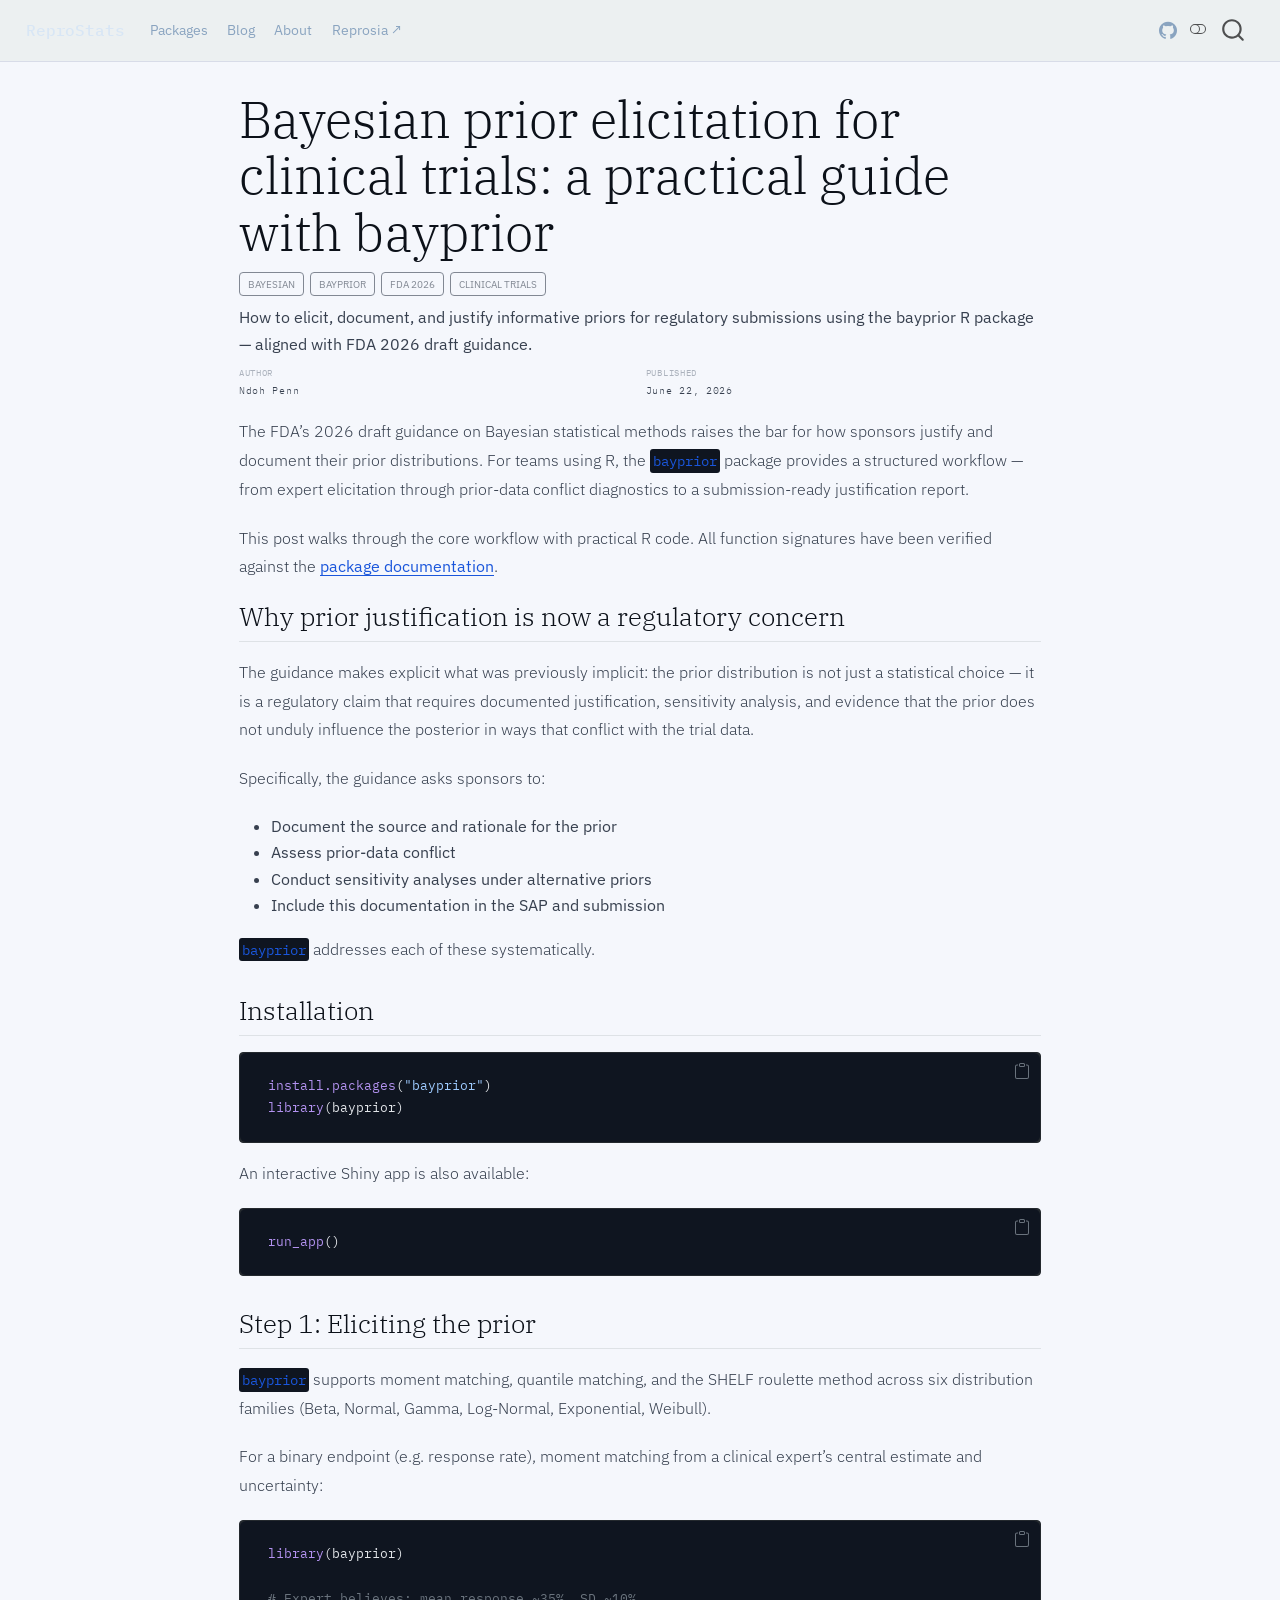
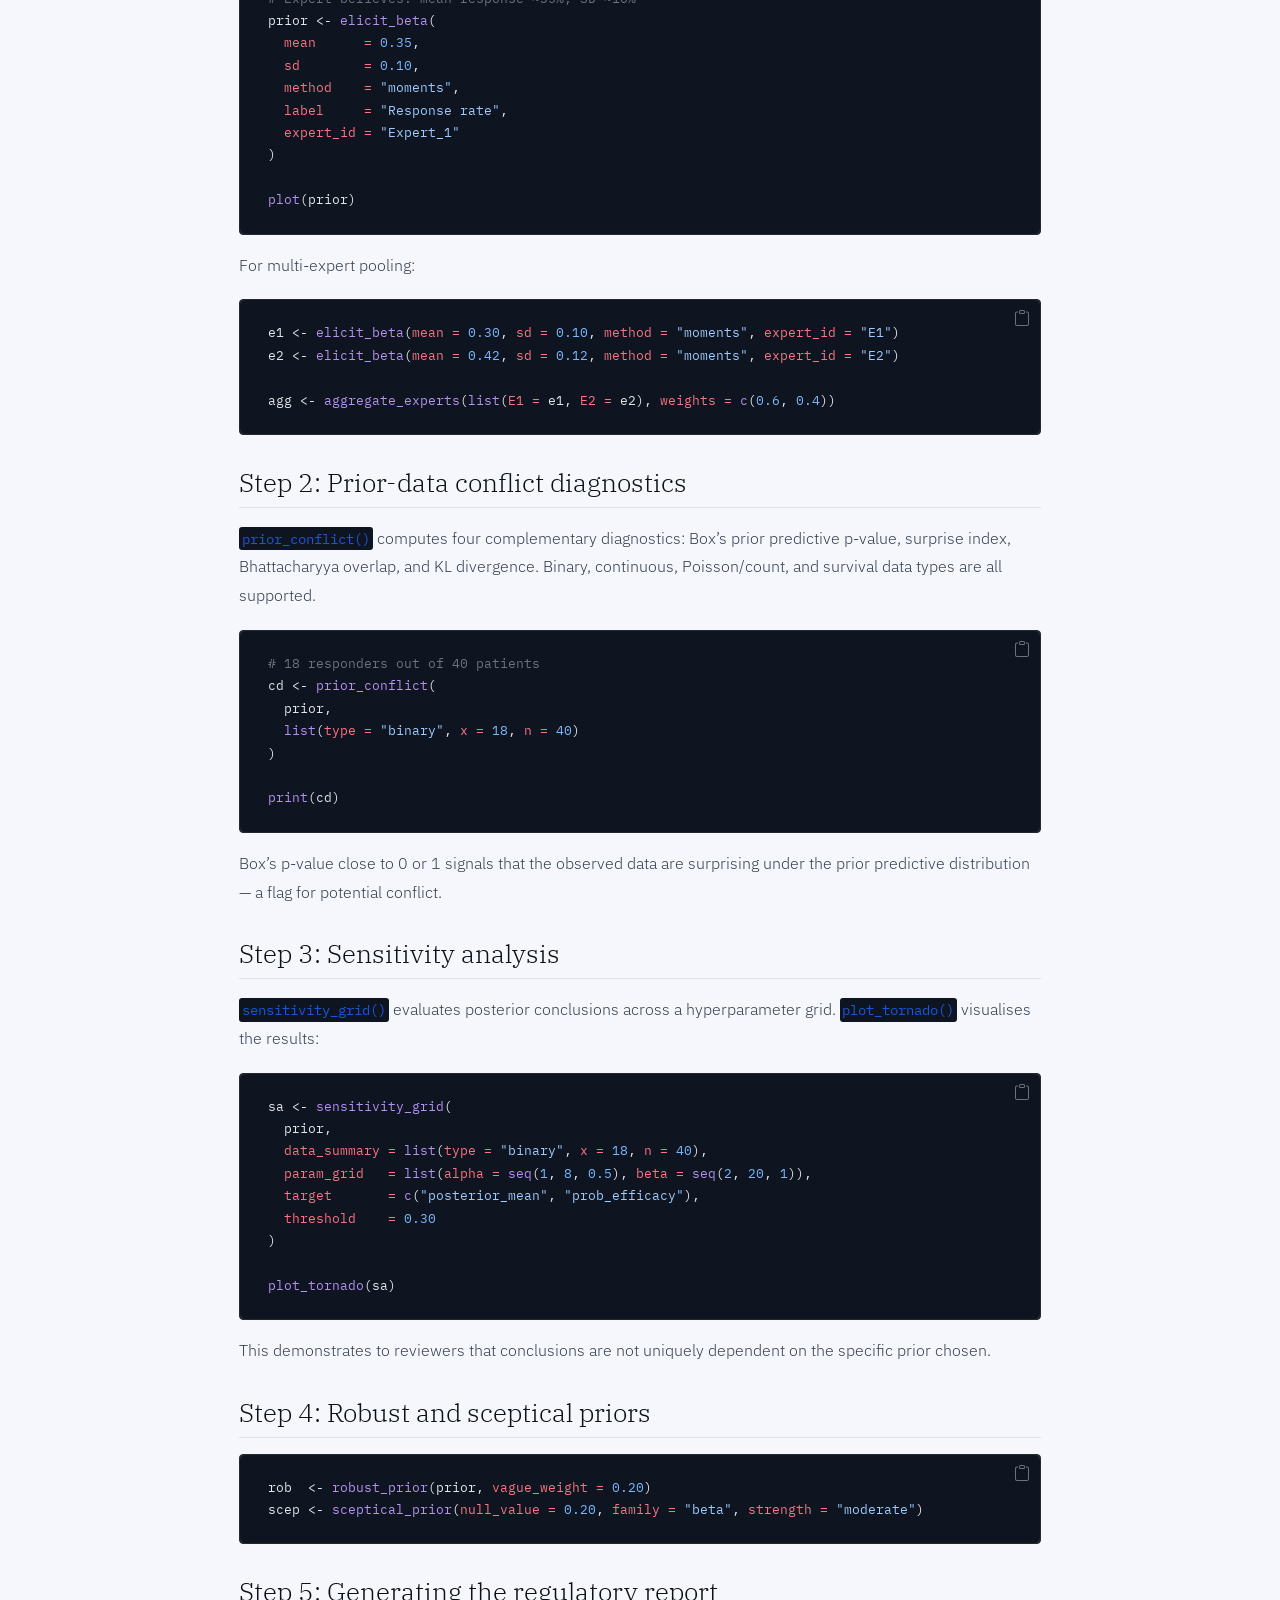
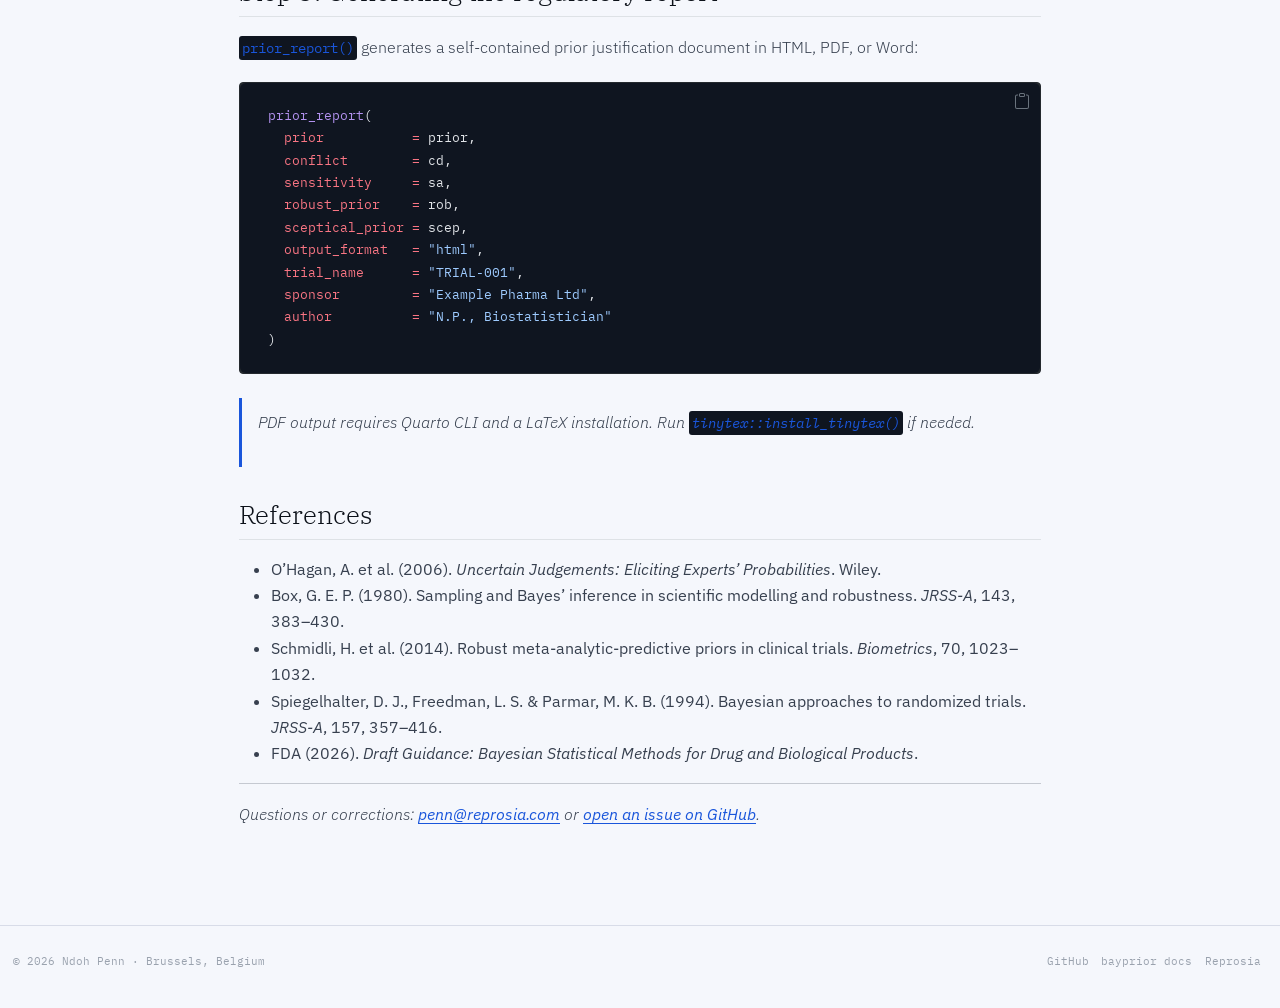
==== commit 94afcefc: "Built site for gh-pages" ====
--- a/posts/bayesian-priors-clinical-trials/index.html
+++ b/posts/bayesian-priors-clinical-trials/index.html
@@ -321,11 +321,6 @@
     <a class="nav-link" href="https://github.com/repro-stats" target="_blank"> <i class="bi bi-github" role="img">
 </i> 
 <span class="menu-text"></span></a>
-  </li>  
-  <li class="nav-item">
-    <span class="nav-link">
-<span class="menu-text">{{&lt; fa sun &gt;}}</span>
-    </span>
   </li>  
 </ul>
           </div> <!-- /navcollapse -->
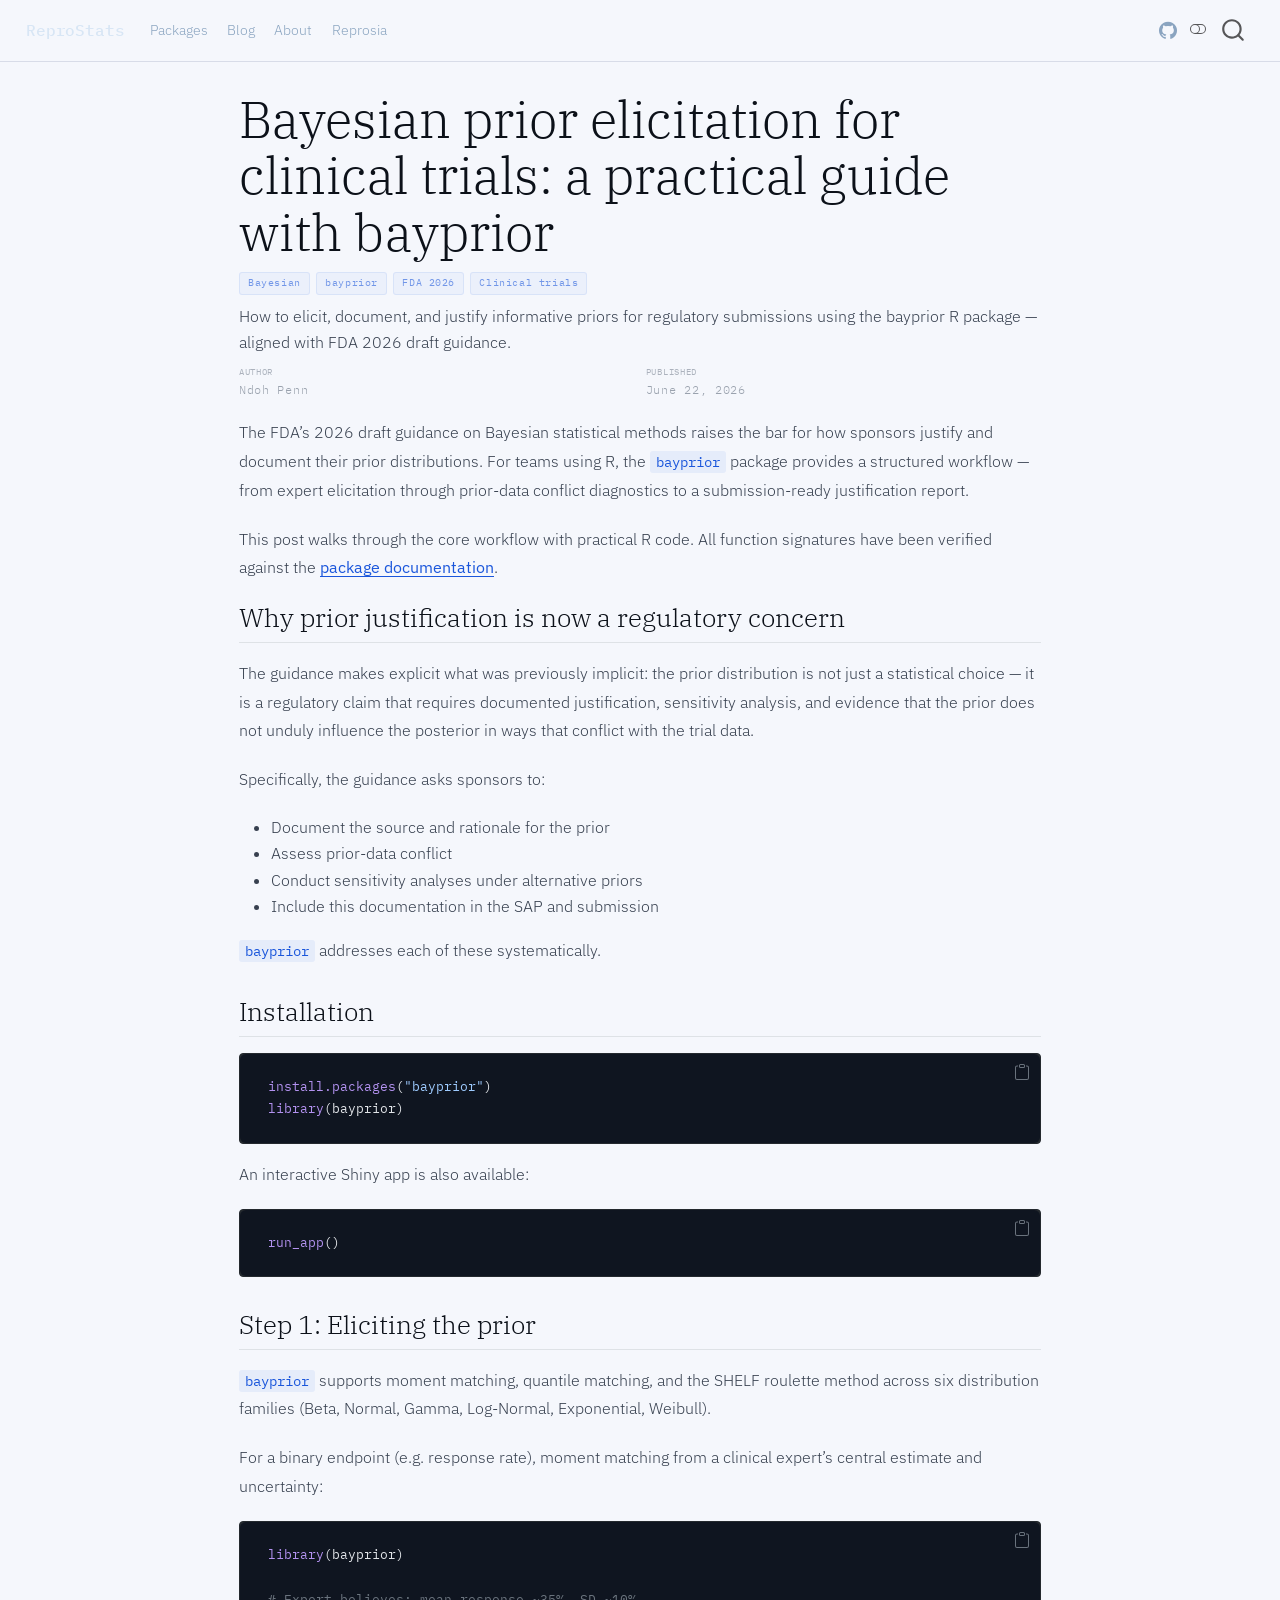
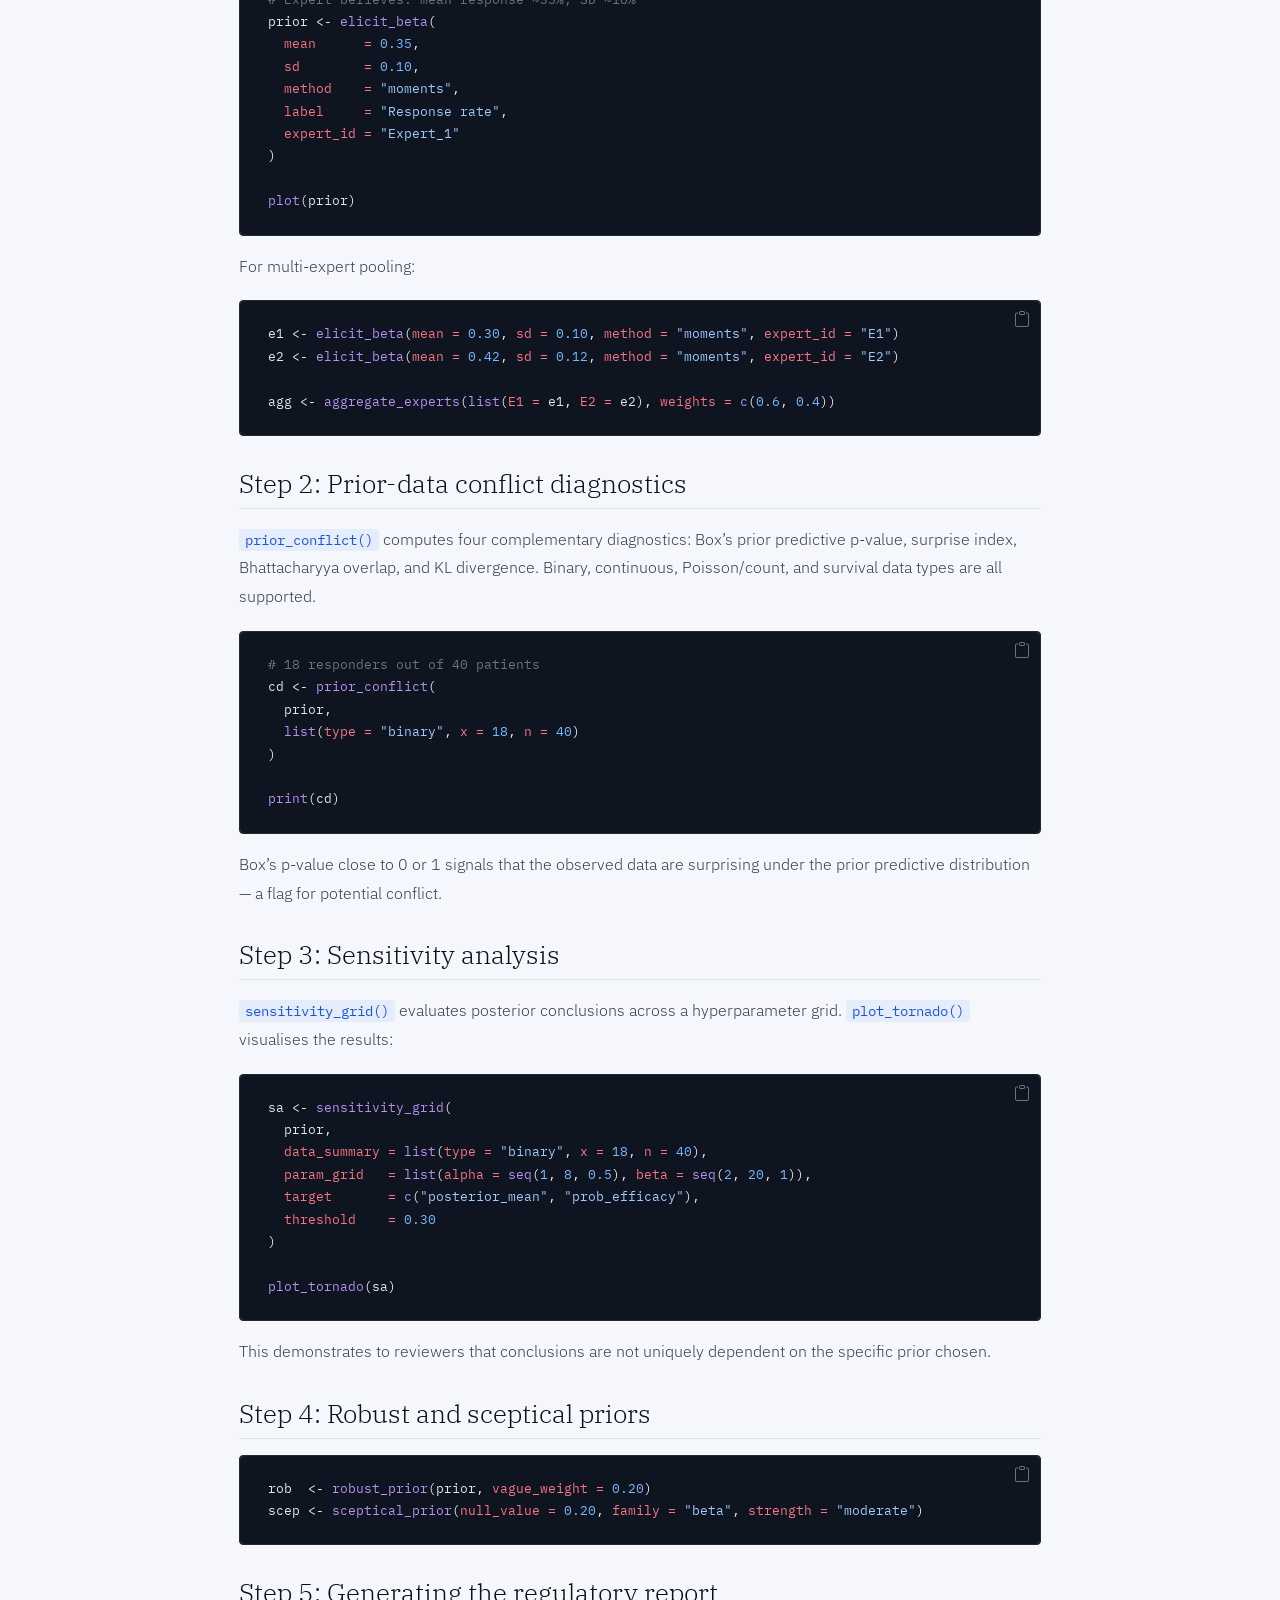
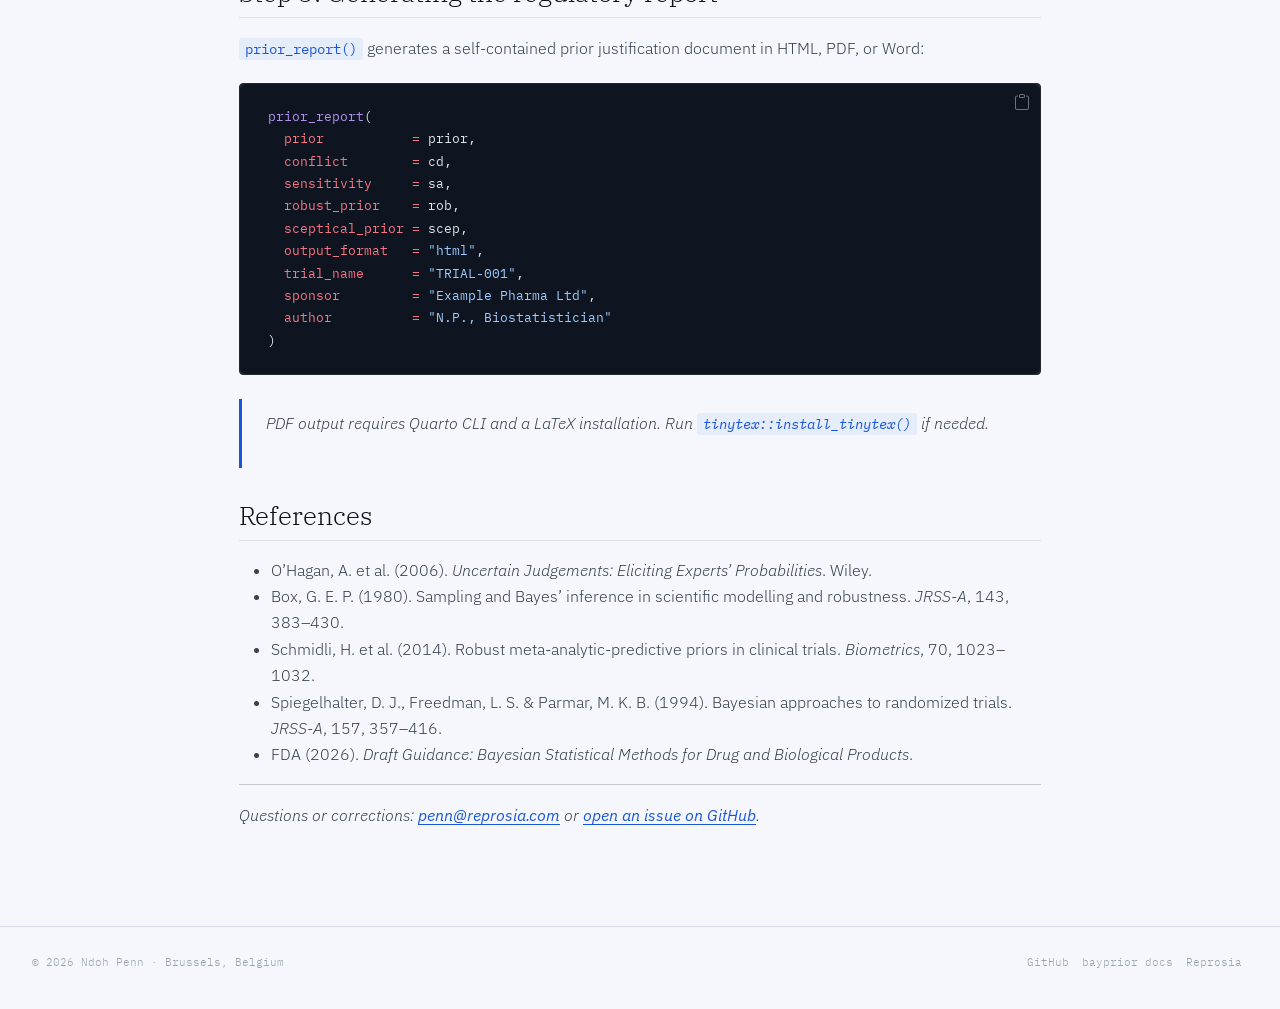
==== commit 50f0f3d3: "Built site for gh-pages" ====
--- a/posts/bayesian-priors-clinical-trials/index.html
+++ b/posts/bayesian-priors-clinical-trials/index.html
@@ -82,9 +82,9 @@
 <link href="../../site_libs/quarto-html/quarto-syntax-highlighting-9bf5733ec9baa952b1a9c0fea7f0547f.css" rel="stylesheet" class="quarto-color-scheme-extra" id="quarto-text-highlighting-styles">
 <script src="../../site_libs/bootstrap/bootstrap.min.js"></script>
 <link href="../../site_libs/bootstrap/bootstrap-icons.css" rel="stylesheet">
-<link href="../../site_libs/bootstrap/bootstrap-3364bba931f883bbbcb4962edadca8db.min.css" rel="stylesheet" append-hash="true" class="quarto-color-scheme" id="quarto-bootstrap" data-mode="light">
-<link href="../../site_libs/bootstrap/bootstrap-dark-4845b986b544565e2994f6742147496d.min.css" rel="stylesheet" append-hash="true" class="quarto-color-scheme quarto-color-alternate" id="quarto-bootstrap" data-mode="light">
-<link href="../../site_libs/bootstrap/bootstrap-3364bba931f883bbbcb4962edadca8db.min.css" rel="stylesheet" append-hash="true" class="quarto-color-scheme-extra" id="quarto-bootstrap" data-mode="light">
+<link href="../../site_libs/bootstrap/bootstrap-fb18aa194eb53ff79856f62ab624bd9f.min.css" rel="stylesheet" append-hash="true" class="quarto-color-scheme" id="quarto-bootstrap" data-mode="light">
+<link href="../../site_libs/bootstrap/bootstrap-dark-86f959cbe922de31c90a1272447bdf64.min.css" rel="stylesheet" append-hash="true" class="quarto-color-scheme quarto-color-alternate" id="quarto-bootstrap" data-mode="light">
+<link href="../../site_libs/bootstrap/bootstrap-fb18aa194eb53ff79856f62ab624bd9f.min.css" rel="stylesheet" append-hash="true" class="quarto-color-scheme-extra" id="quarto-bootstrap" data-mode="light">
 <script id="quarto-search-options" type="application/json">{
   "location": "navbar",
   "copy-button": false,
@@ -312,8 +312,8 @@
 <span class="menu-text">About</span></a>
   </li>  
   <li class="nav-item">
-    <a class="nav-link" href="https://reprosia.com" target="_blank"> 
-<span class="menu-text">Reprosia ↗</span></a>
+    <a class="nav-link" href="https://reprosia.com"> 
+<span class="menu-text">Reprosia</span></a>
   </li>  
 </ul>
             <ul class="navbar-nav navbar-nav-scroll ms-auto">
